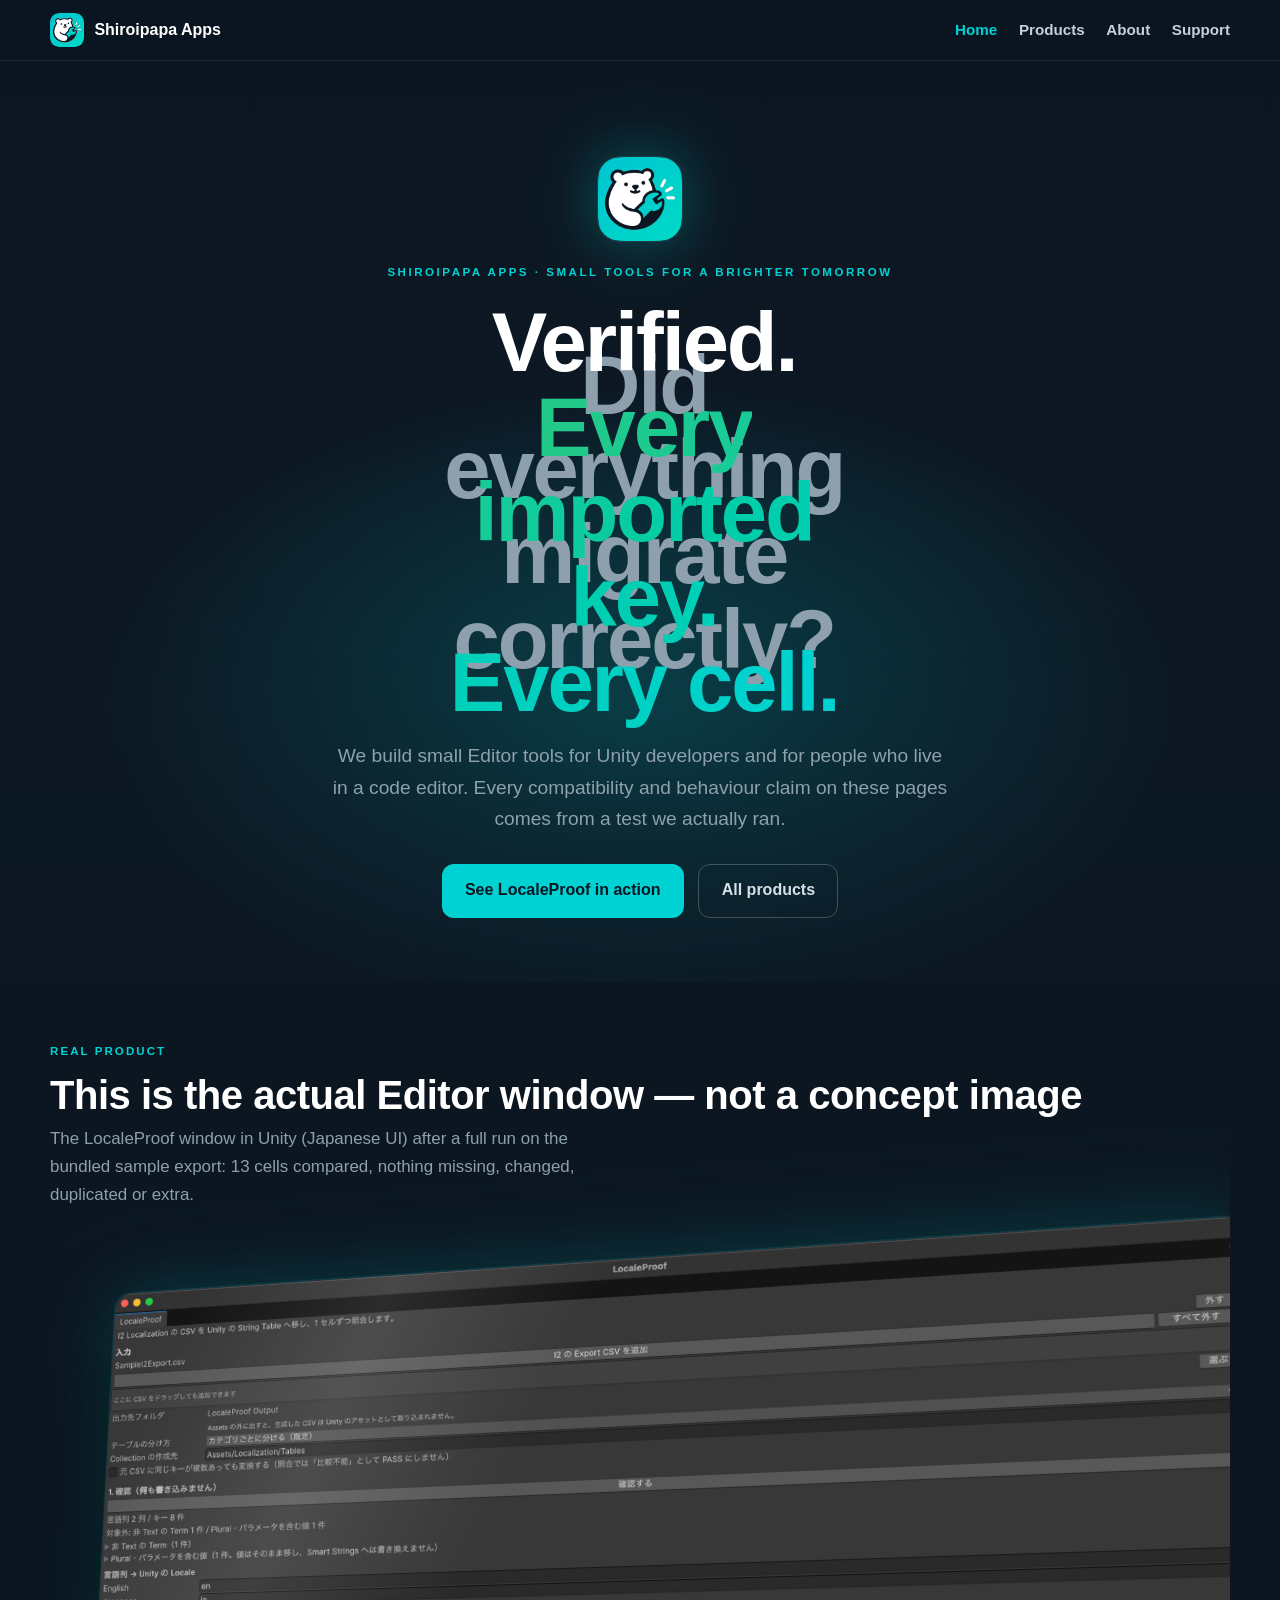
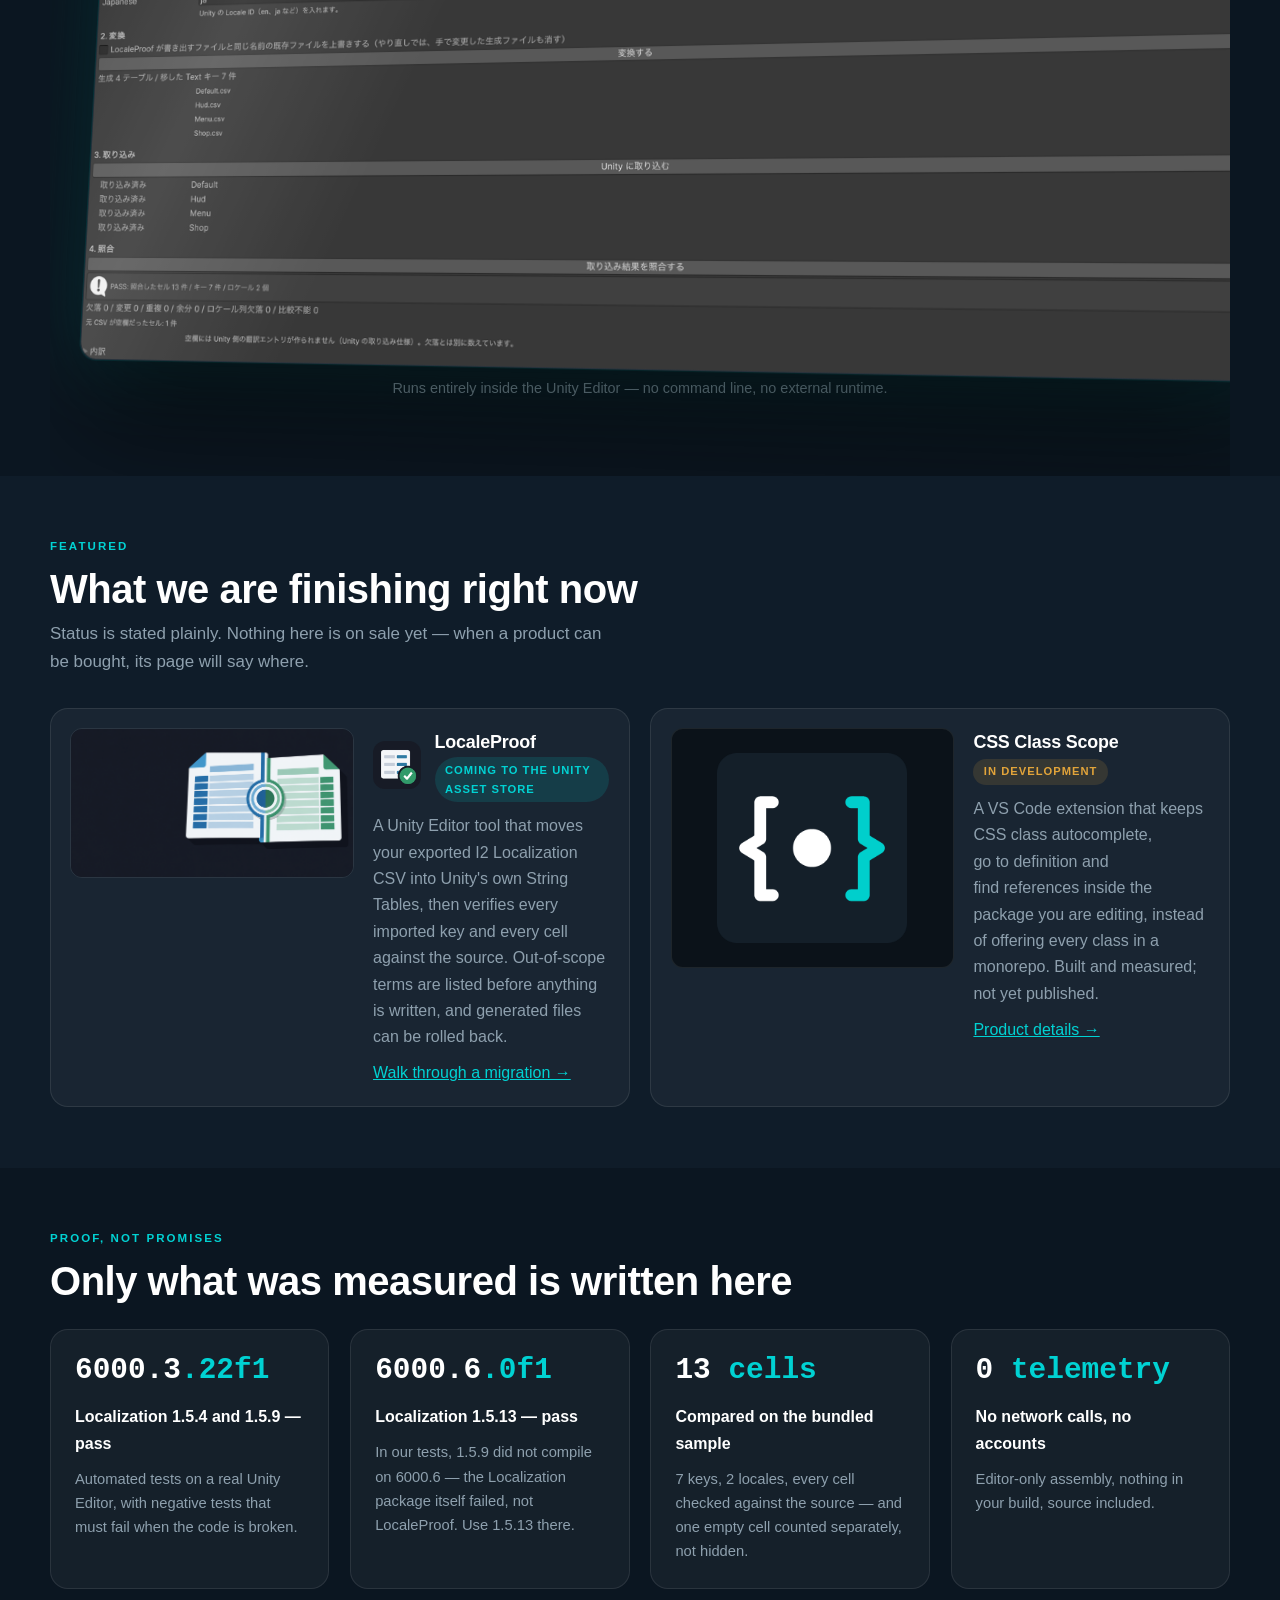
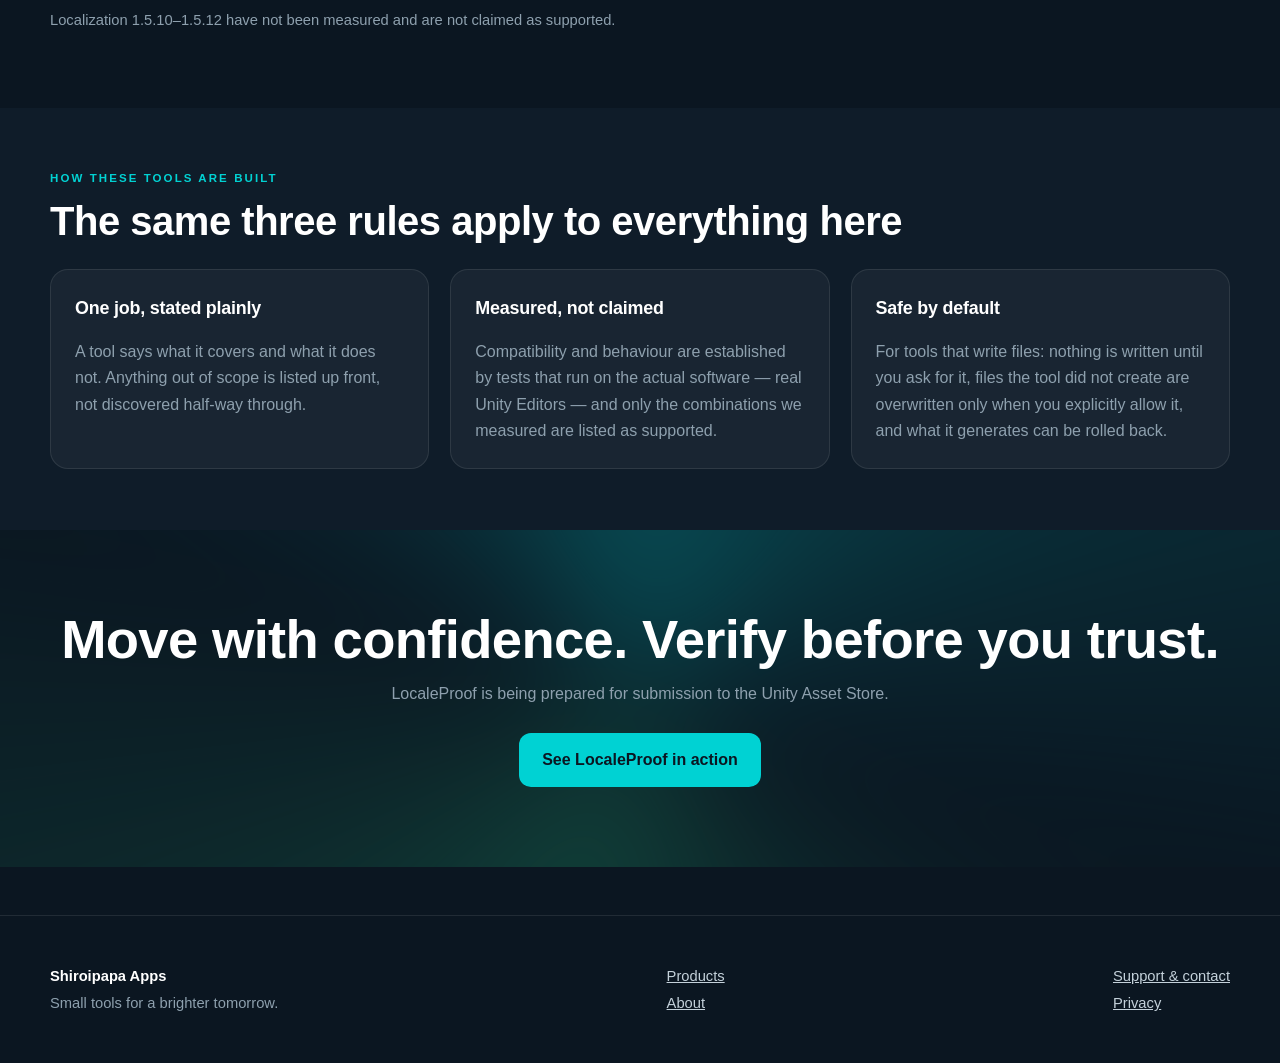
==== index.html @ e9a6943d "Shiroipapa Apps publisher site" ====
<!doctype html>
<html lang="en">
<head>
<meta charset="utf-8">
<meta name="viewport" content="width=device-width, initial-scale=1">
<title>Shiroipapa Apps — small, dependable tools for Unity and code editors</title>
<meta name="description" content="Shiroipapa Apps builds small Editor tools for Unity developers and extensions for code editors. Each tool does one job properly, and the claims are measured rather than asserted.">
<link rel="canonical" href="https://shiroipapa.github.io/">
<link rel="icon" href="/assets/img/brand/icon.svg" type="image/svg+xml">
<link rel="apple-touch-icon" href="/assets/img/brand/icon-256.png">
<meta property="og:type" content="website">
<meta property="og:site_name" content="Shiroipapa Apps">
<meta property="og:title" content="Shiroipapa Apps — small, dependable tools for Unity and code editors">
<meta property="og:description" content="Small Editor tools for Unity developers and extensions for code editors. One job each, done properly, and measured rather than claimed.">
<meta property="og:url" content="https://shiroipapa.github.io/">
<meta property="og:image" content="https://shiroipapa.github.io/assets/img/brand/og-default.png">
<meta name="twitter:card" content="summary_large_image">
<link rel="stylesheet" href="/assets/css/site.css">
<script>document.documentElement.classList.add("js", (matchMedia("(prefers-reduced-motion: reduce)").matches || /[?&]static=1/.test(location.search)) ? "no-motion" : "motion");</script>
</head>
<body>
<header class="site-header">
  <div class="wrap">
    <a class="brand" href="/"><img src="/assets/img/brand/icon.svg" alt=""><span>Shiroipapa Apps</span></a>
    <nav class="site-nav" aria-label="Main">
      <a href="/" aria-current="page">Home</a>
      <a href="/products/">Products</a>
      <a href="/about/">About</a>
      <a href="/support/">Support</a>
    </nav>
  </div>
</header>

<div class="bar-progress" aria-hidden="true"></div>

<div class="stage-hero" id="stage">
  <canvas id="lattice" aria-hidden="true"></canvas>
  <div class="fallback" aria-hidden="true"></div>
  <div class="veil" aria-hidden="true"></div>
  <div class="scan" id="scan" aria-hidden="true"></div>
  <div class="wrap">
    <img class="mark enter" src="/assets/img/brand/icon-256.png" alt="" width="84" height="84">
    <p class="tagline enter d2">Shiroipapa Apps &middot; Small tools for a brighter tomorrow</p>
    <h1 class="kinetic enter d2" id="kinetic" data-state="q" aria-label="Did everything migrate correctly? Verified. Every imported key. Every cell.">
      <span class="q" aria-hidden="true">Did everything migrate correctly?</span>
      <span class="v">Verified. <em>Every imported key. Every cell.</em></span>
    </h1>
    <p class="sub enter d3" style="color:var(--muted);max-width:58ch;margin:0.6rem auto 1.8rem;font-size:clamp(1.02rem,2vw,1.2rem)">
       We build small Editor tools for Unity developers and for people who live in a code editor.
       Every compatibility and behaviour claim on these pages
       comes from a test we actually ran.</p>
    <div class="actions enter d4" style="justify-content:center">
      <a class="btn" href="/products/localeproof/">See LocaleProof in action</a>
      <a class="btn btn-ghost" href="/products/">All products</a>
    </div>
  </div>
</div>

<section>
  <div class="wrap">
    <p class="eyebrow">Real product</p>
    <h2>This is the actual Editor window — not a concept image</h2>
    <p class="lede">The LocaleProof window in Unity (Japanese UI) after a full run on the bundled sample export:
       13 cells compared, nothing missing, changed, duplicated or extra.</p>
    <div class="float" id="float">
      <div class="tilt" id="tilt">
      <div class="win" id="win" style="position:relative">
        <img src="/assets/img/localeproof/editor-verify.png" alt="The LocaleProof window in Unity showing the four steps and a passing verification result" width="1600" height="975">
        <div class="sheen" aria-hidden="true"></div>
      </div>
      </div>
      <p class="caption">Runs entirely inside the Unity Editor — no command line, no external runtime.</p>
    </div>
  </div>
</section>

<section class="alt strip">
  <div class="wrap">
    <p class="eyebrow">Featured</p>
    <h2>What we are finishing right now</h2>
    <p class="lede">Status is stated plainly. Nothing here is on sale yet — when a product can be bought,
       its page will say where.</p>
    <div class="grid">
      <article class="card card-product spot">
        <img class="media" src="/assets/img/localeproof/social.png" alt="" width="1200" height="630">
        <div>
          <div class="card-head">
            <img src="/assets/img/localeproof/icon.png" alt="LocaleProof icon">
            <div><h3 style="margin:0">LocaleProof</h3><span class="status status-soon">Coming to the Unity Asset Store</span></div>
          </div>
          <p style="margin-top:.7rem">A Unity Editor tool that moves your exported I2&nbsp;Localization CSV into Unity's own
             String Tables, then verifies every imported key and every cell against the source. Out-of-scope terms
             are listed before anything is written, and generated files can be rolled back.</p>
          <p style="margin-top:.6rem"><a href="/products/localeproof/#experience">Walk through a migration &rarr;</a></p>
        </div>
      </article>
      <article class="card card-product spot">
        <img class="media" src="/assets/img/css-class-scope/icon-256.png" alt="" width="256" height="256" style="width:100%;height:auto;max-height:240px;object-fit:contain;background:#0B1219;padding:1.5rem">
        <div>
          <div class="card-head">
            <div><h3 style="margin:0">CSS Class Scope</h3><span class="status status-dev">In development</span></div>
          </div>
          <p style="margin-top:.7rem">A VS&nbsp;Code extension that keeps CSS class autocomplete, go&nbsp;to&nbsp;definition and
             find&nbsp;references inside the package you are editing, instead of offering every class in a
             monorepo. Built and measured; not yet published.</p>
          <p style="margin-top:.6rem"><a href="/products/#css-class-scope">Product details &rarr;</a></p>
        </div>
      </article>
    </div>
  </div>
</section>

<section>
  <div class="wrap">
    <p class="eyebrow">Proof, not promises</p>
    <h2>Only what was measured is written here</h2>
    <div class="grid" style="margin-top:1.6rem">
      <div class="card stat stat-text"><span class="num">6000.3<i>.22f1</i></span><b>Localization 1.5.4 and 1.5.9 — pass</b><span>Automated tests on a real Unity Editor, with negative tests that must fail when the code is broken.</span></div>
      <div class="card stat stat-text"><span class="num">6000.6<i>.0f1</i></span><b>Localization 1.5.13 — pass</b><span>In our tests, 1.5.9 did not compile on 6000.6 — the Localization package itself failed, not LocaleProof. Use 1.5.13 there.</span></div>
      <div class="card stat" data-n="13" style="--n:13"><span class="num"><i> cells</i></span><b>Compared on the bundled sample</b><span>7 keys, 2 locales, every cell checked against the source — and one empty cell counted separately, not hidden.</span></div>
      <div class="card stat" data-n="0"><span class="num"><i> telemetry</i></span><b>No network calls, no accounts</b><span>Editor-only assembly, nothing in your build, source included.</span></div>
    </div>
    <p class="fine" style="margin-top:1.2rem">Localization 1.5.10–1.5.12 have not been measured and are not claimed as supported.</p>
  </div>
</section>

<section class="alt">
  <div class="wrap">
    <p class="eyebrow">How these tools are built</p>
    <h2>The same three rules apply to everything here</h2>
    <div class="grid" style="margin-top:1.6rem">
      <article class="card spot"><h3>One job, stated plainly</h3><p>A tool says what it covers and what it does not. Anything out of scope is listed up front, not discovered half-way through.</p></article>
      <article class="card spot"><h3>Measured, not claimed</h3><p>Compatibility and behaviour are established by tests that run on the actual software — real Unity Editors — and only the combinations we measured are listed as supported.</p></article>
      <article class="card spot"><h3>Safe by default</h3><p>For tools that write files: nothing is written until you ask for it, files the tool did not create are overwritten only when you explicitly allow it, and what it generates can be rolled back.</p></article>
    </div>
  </div>
</section>

<div class="aurora">
  <div class="wrap">
    <h2>Move with confidence. Verify before you trust.</h2>
    <p>LocaleProof is being prepared for submission to the Unity Asset Store.</p>
    <div class="actions" style="justify-content:center"><a class="btn" href="/products/localeproof/">See LocaleProof in action</a></div>
  </div>
</div>

<script>
(function () {
  var root = document.documentElement;
  var reduced = root.classList.contains('no-motion');

  /* ---------- 1. kinetic headline: question -> verdict, via the View Transitions API ---------- */
  var kinetic = document.getElementById('kinetic');
  function verdict() {
    var go = function () { kinetic.setAttribute('data-state', 'v'); };
    if (document.startViewTransition) document.startViewTransition(go); else go();
  }
  if (reduced) { kinetic.setAttribute('data-state', 'v'); }
  else {
    setTimeout(function () { document.getElementById('scan').classList.add('run'); }, 1500);
    setTimeout(verdict, 2300);
  }

  /* ---------- 2. WebGL2 "verification lattice" behind the hero ---------- */
  var canvas = document.getElementById('lattice');
  var gl = !reduced && canvas.getContext('webgl2', { antialias: false, alpha: true, powerPreference: 'low-power' });
  if (gl) {
    var vs = '#version 300 es\nin vec2 p; void main(){ gl_Position = vec4(p,0.,1.); }';
    var fs = '#version 300 es\nprecision highp float; out vec4 o; uniform vec2 R; uniform float T; uniform vec2 M; uniform float V;\n' +
      'float h(vec2 q){ return fract(sin(dot(q, vec2(127.1, 311.7))) * 43758.5453); }\n' +
      'void main(){\n' +
      '  vec2 uv = (gl_FragCoord.xy - 0.5 * R) / R.y;\n' +
      '  uv.x += (M.x - 0.5) * 0.06; \n' +
      '  float horizon = 0.12 + (M.y - 0.5) * 0.04;\n' +
      '  float y = horizon - uv.y;               // distance below the horizon\n' +
      '  vec3 col = vec3(0.043, 0.086, 0.129);   // ink\n' +
      '  if (y > 0.002) {\n' +
      '    float z = 0.9 / y;                     // perspective depth\n' +
      '    vec2 g = vec2(uv.x * z, z + T * 0.9);  // floor coordinates, moving toward the viewer\n' +
      '    vec2 cell = floor(g * 1.6);\n' +
      '    vec2 f = fract(g * 1.6);\n' +
      '    float line = smoothstep(0.06, 0.0, min(min(f.x, 1.0 - f.x), min(f.y, 1.0 - f.y)) * 1.0);\n' +
      '    float fade = exp(-y * 4.5) ;           // near = bright, far = dim\n' +
      '    float rnd = h(cell);\n' +
      '    float wave = smoothstep(0.35, 0.0, abs(fract(cell.y * 0.05 - T * 0.12 + rnd * 0.15) - 0.5));\n' +
      '    float lit = step(0.55, rnd) * wave * V;\n' +
      '    vec3 teal = vec3(0.0, 0.81, 0.8); vec3 green = vec3(0.21, 0.77, 0.56);\n' +
      '    vec3 cellcol = mix(teal, green, step(0.8, rnd));\n' +
      '    col += line * fade * vec3(0.10, 0.22, 0.26) * 1.6;\n' +
      '    col += (1.0 - line) * lit * fade * cellcol * 0.85;\n' +
      '    col += lit * fade * cellcol * 0.25;   // bloom-ish\n' +
      '  }\n' +
      '  float glow = exp(-abs(uv.y - horizon) * 18.0) * 0.35;\n' +
      '  col += glow * vec3(0.0, 0.81, 0.8) * V;\n' +
      '  float vig = smoothstep(1.3, 0.35, length(uv * vec2(0.75, 1.0)));\n' +
      '  col = mix(vec3(0.043, 0.086, 0.129), col, vig);\n' +
      '  o = vec4(col, 1.0);\n' +
      '}';
    function sh(type, src) { var s = gl.createShader(type); gl.shaderSource(s, src); gl.compileShader(s); return s; }
    var prog = gl.createProgram(); gl.attachShader(prog, sh(gl.VERTEX_SHADER, vs)); gl.attachShader(prog, sh(gl.FRAGMENT_SHADER, fs)); gl.linkProgram(prog);
    if (gl.getProgramParameter(prog, gl.LINK_STATUS)) {
      gl.useProgram(prog);
      var buf = gl.createBuffer(); gl.bindBuffer(gl.ARRAY_BUFFER, buf);
      gl.bufferData(gl.ARRAY_BUFFER, new Float32Array([-1,-1, 3,-1, -1,3]), gl.STATIC_DRAW);
      var loc = gl.getAttribLocation(prog, 'p'); gl.enableVertexAttribArray(loc); gl.vertexAttribPointer(loc, 2, gl.FLOAT, false, 0, 0);
      var uR = gl.getUniformLocation(prog, 'R'), uT = gl.getUniformLocation(prog, 'T'), uM = gl.getUniformLocation(prog, 'M'), uV = gl.getUniformLocation(prog, 'V');
      var mx = 0.5, my = 0.5, tx = 0.5, ty = 0.5, running = true, t0 = performance.now();
      function size() { var d = Math.min(devicePixelRatio || 1, 1.5); canvas.width = canvas.clientWidth * d; canvas.height = canvas.clientHeight * d; gl.viewport(0, 0, canvas.width, canvas.height); }
      size(); addEventListener('resize', size);
      document.getElementById('stage').addEventListener('pointermove', function (e) { tx = e.clientX / innerWidth; ty = 1 - e.clientY / innerHeight; });
      document.addEventListener('visibilitychange', function () { running = !document.hidden; if (running) requestAnimationFrame(frame); });
      var stageVisible = true;
      new IntersectionObserver(function (es) { stageVisible = es[0].isIntersecting; if (stageVisible) requestAnimationFrame(frame); }).observe(canvas);
      function frame(now) {
        if (!running || !stageVisible) return;
        mx += (tx - mx) * 0.06; my += (ty - my) * 0.06;
        var t = (now - t0) / 1000;
        var v = Math.min(1, Math.max(0, (t - 2.2) / 1.2));   // the lattice "lights up" as the verdict lands
        gl.uniform2f(uR, canvas.width, canvas.height); gl.uniform1f(uT, t); gl.uniform2f(uM, mx, my); gl.uniform1f(uV, v);
        gl.drawArrays(gl.TRIANGLES, 0, 3);
        requestAnimationFrame(frame);
      }
      requestAnimationFrame(frame);
      canvas.style.opacity = '1';
    } else { canvas.remove(); }
  } else { canvas.remove(); }

  /* ---------- 3. the real window follows the pointer in 3D ---------- */
  var fl = document.getElementById('float'), win = document.getElementById('win'), tilt = document.getElementById('tilt');
  if (fl && !reduced && matchMedia('(pointer: fine)').matches) {
    fl.addEventListener('pointermove', function (e) {
      var r = fl.getBoundingClientRect();
      var x = (e.clientX - r.left) / r.width - 0.5, y = (e.clientY - r.top) / r.height - 0.5;
      tilt.style.setProperty('--py', (x * 8).toFixed(2) + 'deg');
      tilt.style.setProperty('--px', (-y * 6).toFixed(2) + 'deg');
      win.querySelector('.sheen').style.setProperty('--sx', (x * 80).toFixed(0) + '%');
    });
    fl.addEventListener('pointerleave', function () { tilt.style.setProperty('--px', '0deg'); tilt.style.setProperty('--py', '0deg'); });
  }

  /* ---------- 4. spotlight cards ---------- */
  document.querySelectorAll('.spot').forEach(function (el) {
    el.addEventListener('pointermove', function (e) {
      var r = el.getBoundingClientRect();
      el.style.setProperty('--mx', ((e.clientX - r.left) / r.width * 100).toFixed(1) + '%');
      el.style.setProperty('--my', ((e.clientY - r.top) / r.height * 100).toFixed(1) + '%');
    });
  });

  /* ---------- 5. numbers counted with CSS (@property --n) once in view ---------- */
  var stats = document.querySelectorAll('.stat[data-n]');
  function arm(el) { el.classList.add('is-in'); requestAnimationFrame(function () { el.style.setProperty('--n', el.getAttribute('data-n')); }); }
  if (reduced || !('IntersectionObserver' in window)) { stats.forEach(function (el) { el.style.setProperty('--n', el.getAttribute('data-n')); }); }
  else {
    var io = new IntersectionObserver(function (es) { es.forEach(function (e) { if (e.isIntersecting) { arm(e.target); io.unobserve(e.target); } }); }, { threshold: 0.35 });
    stats.forEach(function (el) { el.style.setProperty('--n', 0); io.observe(el); });
  }
})();
</script>

<footer class="site-footer">
  <div class="wrap cols">
    <div>
      <p><strong style="color:#fff">Shiroipapa Apps</strong></p>
      <p>Small tools for a brighter tomorrow.</p>
    </div>
    <div>
      <p><a href="/products/">Products</a></p>
      <p><a href="/about/">About</a></p>
    </div>
    <div>
      <p><a href="/support/">Support &amp; contact</a></p>
      <p><a href="/privacy/">Privacy</a></p>
    </div>
  </div>
</footer>
</body>
</html>
---- assets/css/site.css ----
/* Shiroipapa Apps — publisher site, Variant C (Experience Edition)
 * Dark ground, luminous teal / green accents, glass panels, the table grid as a
 * brand motif. Motion is used only where it carries meaning (a value being
 * verified, a step completing) and every state is fully readable with motion off.
 * No fonts, scripts or assets from third parties.
 */

:root {
  --ink: #0B1621;
  --ink-2: #0f1c29;
  --ink-3: #152434;
  --ink-4: #1c2e40;
  --teal: #00CFCC;
  --teal-2: #00DAC6;
  --teal-deep: #05908f;
  --green: #35c58f;
  --amber: #e2a43a;
  --amber-ink: #6f4e0f;
  --paper: #f4f8fa;
  --text: #dbe5ec;
  --muted: #8ea0ae;
  --line: rgba(255,255,255,.09);
  --glass: rgba(255,255,255,.045);
  --radius: 18px;
  --max: 1180px;
  --font: -apple-system, BlinkMacSystemFont, "Segoe UI", "Helvetica Neue", Arial,
          "Hiragino Sans", "Noto Sans JP", sans-serif;
  --mono: ui-monospace, "SF Mono", Menlo, Consolas, monospace;
  --ease: cubic-bezier(.2,.7,.2,1);
}

* { box-sizing: border-box; }
html { scroll-behavior: smooth; }
body { margin: 0; font-family: var(--font); color: var(--text); background: var(--ink); line-height: 1.65; -webkit-font-smoothing: antialiased;
  background-image: radial-gradient(1200px 600px at 70% -10%, rgba(0,207,204,.16), transparent 60%); background-repeat: no-repeat; }
a { color: var(--teal); }
a:hover { color: #fff; }
img { max-width: 100%; height: auto; display: block; }
.wrap { width: min(100% - 2.5rem, var(--max)); margin-inline: auto; }
code { font-family: var(--mono); font-size: 0.9em; background: rgba(255,255,255,.06); padding: 0.05em 0.4em; border-radius: 6px; }
h1, h2, h3 { color: #fff; letter-spacing: -0.012em; }
h2 { font-size: clamp(1.7rem, 3.4vw, 2.5rem); margin: 0 0 0.5rem; line-height: 1.12; }
h3 { font-size: 1.12rem; margin: 0 0 0.35rem; }
.lede { color: var(--muted); margin: 0 0 2rem; max-width: 60ch; font-size: 1.06rem; }
.eyebrow { text-transform: uppercase; letter-spacing: 0.18em; font-size: 0.72rem; color: var(--teal); font-weight: 700; margin: 0 0 0.7rem; }

/* header / footer (shared markup with the other variants) */
.site-header { position: sticky; top: 0; z-index: 20; padding: 0.8rem 0; background: rgba(11,22,33,.72); backdrop-filter: blur(14px); -webkit-backdrop-filter: blur(14px); border-bottom: 1px solid var(--line); }
.site-header .wrap { display: flex; align-items: center; gap: 1.5rem; flex-wrap: wrap; }
.site-header a { color: #c4d1da; text-decoration: none; transition: color .2s var(--ease); }
.site-header a:hover, .site-header a[aria-current="page"] { color: var(--teal); }
.brand { display: flex; align-items: center; gap: 0.65rem; margin-right: auto; }
.brand img { width: 34px; height: 34px; border-radius: 9px; }
.brand span { font-weight: 800; color: #fff; }
.site-nav { display: flex; gap: 1.35rem; flex-wrap: wrap; font-size: 0.95rem; font-weight: 600; }
.site-footer { border-top: 1px solid var(--line); color: var(--muted); padding: 2.8rem 0; margin-top: 3rem; font-size: 0.92rem; }
.site-footer a { color: #c4d1da; }
.site-footer .cols { display: flex; gap: 2.5rem; flex-wrap: wrap; justify-content: space-between; }
.site-footer p { margin: 0.2rem 0; }

/* generic blocks reused by About / Support / Privacy */
section { padding: 3.8rem 0; }
section.alt { background: var(--ink-2); }
.grid { display: grid; gap: 1.3rem; grid-template-columns: repeat(auto-fit, minmax(270px, 1fr)); }
.card { border: 1px solid var(--line); border-radius: var(--radius); background: var(--glass); padding: 1.5rem; display: flex; flex-direction: column; gap: 0.6rem;
  transition: transform .35s var(--ease), border-color .35s var(--ease), background .35s var(--ease); }
.card:hover { transform: translateY(-3px); border-color: rgba(0,207,204,.45); background: rgba(255,255,255,.06); }
.card p { margin: 0; color: var(--muted); }
.card .card-head { display: flex; align-items: center; gap: 0.85rem; }
.card .card-head img { width: 48px; height: 48px; border-radius: 12px; }
.status { display: inline-block; font-size: 0.7rem; letter-spacing: 0.09em; text-transform: uppercase; padding: 0.24rem 0.65rem; border-radius: 999px; font-weight: 700; }
.status-soon { color: var(--teal); background: rgba(0,207,204,.14); }
.status-dev { color: var(--amber); background: rgba(226,164,58,.14); }
.btn { display: inline-block; padding: 0.8rem 1.4rem; border-radius: 12px; background: var(--teal); color: var(--ink); font-weight: 800; text-decoration: none; border: 1px solid transparent;
  transition: transform .25s var(--ease), box-shadow .25s var(--ease), background .25s var(--ease); }
.btn:hover { background: var(--teal-2); color: var(--ink); transform: translateY(-2px); box-shadow: 0 12px 30px rgba(0,207,204,.35); }
.btn-ghost { background: transparent; color: #d5dfe6; border-color: rgba(255,255,255,.22); }
.btn-ghost:hover { background: rgba(255,255,255,.06); color: #fff; box-shadow: none; }
.actions { display: flex; gap: 0.9rem; flex-wrap: wrap; align-items: center; }
ul.plain { padding-left: 1.1rem; color: var(--muted); }
ul.plain li { margin-bottom: 0.45rem; }
.note { border-left: 3px solid var(--teal); background: var(--glass); padding: 0.95rem 1.15rem; border-radius: 0 var(--radius) var(--radius) 0; color: var(--muted); }
.ja, .fine { color: var(--muted); font-size: 0.92rem; }
table { width: 100%; border-collapse: collapse; margin: 0 0 1rem; font-size: 0.95rem; }
th, td { text-align: left; padding: 0.65rem 0.85rem; border-bottom: 1px solid var(--line); vertical-align: top; }
th { color: #fff; }
td.pass { color: var(--green); font-weight: 700; }
.table-scroll { overflow-x: auto; }
figure { margin: 0 0 1.5rem; }
figure img { border-radius: var(--radius); border: 1px solid var(--line); box-shadow: 0 30px 80px rgba(0,0,0,.5); }
figcaption { color: var(--muted); font-size: 0.88rem; margin-top: 0.6rem; }
.steps { counter-reset: step; display: grid; gap: 1rem; grid-template-columns: repeat(auto-fit, minmax(220px, 1fr)); padding: 0; margin: 0; list-style: none; }
.steps li { border: 1px solid var(--line); border-radius: var(--radius); padding: 1.2rem; background: var(--glass); }
.steps li strong { display: block; color: #fff; }
.steps li span { color: var(--muted); font-size: 0.94rem; }
.steps li::before { counter-increment: step; content: counter(step); display: inline-flex; align-items: center; justify-content: center; width: 28px; height: 28px; border-radius: 50%; background: var(--teal); color: var(--ink); font-size: 0.82rem; font-weight: 800; margin-bottom: 0.6rem; }

/* ------------------------------------------------------------ hero (C) */
.c-hero { position: relative; padding: 5.5rem 0 4rem; overflow: hidden; }
.c-hero .grid-motif { position: absolute; inset: 0; pointer-events: none; opacity: .22;
  background-image: linear-gradient(rgba(255,255,255,.07) 1px, transparent 1px), linear-gradient(90deg, rgba(255,255,255,.07) 1px, transparent 1px);
  background-size: 64px 64px; -webkit-mask-image: radial-gradient(70% 60% at 50% 30%, #000, transparent); mask-image: radial-gradient(70% 60% at 50% 30%, #000, transparent); }
.c-hero .wrap { position: relative; z-index: 1; text-align: center; }
.c-hero .tagline { text-transform: uppercase; letter-spacing: 0.2em; font-size: 0.72rem; color: var(--teal); font-weight: 700; margin: 0 0 1.4rem; }
.flip { display: grid; place-items: center; min-height: 3.2em; margin: 0 auto 0.8rem; max-width: 20ch; }
.flip > span { grid-area: 1 / 1; display: block; font-size: clamp(2.2rem, 6.2vw, 4.4rem); font-weight: 800; line-height: 1.05; letter-spacing: -0.02em; }
.flip .before { color: var(--muted); }
.flip .after { color: #fff; }
.flip .after em { font-style: normal; color: var(--green); }
.c-hero p.sub { color: var(--muted); max-width: 58ch; margin: 0.6rem auto 1.8rem; font-size: clamp(1.02rem, 2vw, 1.2rem); }
.c-hero .actions { justify-content: center; }
.c-hero .mark { width: 72px; height: 72px; margin: 0 auto 1.4rem; border-radius: 18px; }
/* the flip: question first, then the verified state. With motion off, both lines stay visible (see below). */
.motion .flip .before { animation: fadeOut .8s var(--ease) 1.9s both; }
.motion .flip .after  { animation: fadeIn  .9s var(--ease) 2.1s both; }
@keyframes fadeOut { from { opacity: 1; transform: translateY(0); } to { opacity: 0; transform: translateY(-12px); } }
@keyframes fadeIn  { from { opacity: 0; transform: translateY(14px); } to { opacity: 1; transform: none; } }
.no-motion .flip { min-height: 0; }
.no-motion .flip > span { grid-area: auto; }
.no-motion .flip .before { font-size: clamp(1.1rem, 2.4vw, 1.5rem); font-weight: 600; margin-bottom: 0.5rem; }

/* ------------------------------------------------------- experience (C) */
.exp { padding: 4rem 0 3rem; }
.exp .layout { display: grid; grid-template-columns: 300px 1fr; gap: 2.5rem; align-items: start; }
.exp .rail { position: sticky; top: 92px; }
.exp .rail ol { list-style: none; padding: 0; margin: 1.2rem 0 0; display: grid; gap: 0.5rem; }
.exp .rail li { padding: 0.75rem 0.9rem; border-radius: 12px; border: 1px solid transparent; color: var(--muted); display: flex; gap: 0.75rem; align-items: baseline; transition: all .35s var(--ease); }
.exp .rail li b { font-family: var(--mono); font-size: 0.78rem; color: var(--muted); }
.exp .rail li.is-active { color: #fff; background: var(--glass); border-color: rgba(0,207,204,.4); }
.exp .rail li.is-active b { color: var(--teal); }
.exp .rail li.is-done { color: #c4d1da; }
.exp .rail li.is-done b { color: var(--green); }
.stage { margin: 0 0 3.2rem; scroll-margin-top: 100px; }
.stage h3 { font-size: clamp(1.3rem, 2.6vw, 1.7rem); margin-bottom: 0.3rem; }
.stage p.what { color: var(--muted); max-width: 58ch; margin: 0 0 1.2rem; }
.sim { border: 1px solid var(--line); border-radius: var(--radius); background: linear-gradient(180deg, rgba(255,255,255,.05), rgba(255,255,255,.02)); backdrop-filter: blur(10px); -webkit-backdrop-filter: blur(10px);
  overflow: hidden; box-shadow: 0 30px 80px rgba(0,0,0,.45); }
.sim .bar { display: flex; align-items: center; gap: 0.5rem; padding: 0.6rem 0.9rem; border-bottom: 1px solid var(--line); font-family: var(--mono); font-size: 0.78rem; color: var(--muted); }
.sim .bar i { width: 9px; height: 9px; border-radius: 50%; background: #34475a; display: inline-block; }
.sim .bar i:first-child { background: var(--teal); }
.sim .bar .right { margin-left: auto; }
.sim .body { padding: 1rem 1.1rem 1.2rem; }
.rows { display: grid; gap: 6px; font-family: var(--mono); font-size: 0.8rem; }
.row { display: grid; grid-template-columns: 1.4fr .5fr 1fr 1fr; gap: 10px; padding: 0.42rem 0.6rem; border-radius: 8px; background: rgba(255,255,255,.04); color: #c9d5dd; align-items: center;
  opacity: 0; transform: translateY(6px); transition: opacity .45s var(--ease), transform .45s var(--ease), background .35s var(--ease); }
.row.head { color: var(--muted); background: transparent; font-size: 0.72rem; text-transform: uppercase; letter-spacing: 0.06em; }
.is-active .row, .no-motion .row { opacity: 1; transform: none; }
.row span:nth-child(3), .row span:nth-child(4) { overflow: hidden; text-overflow: ellipsis; white-space: nowrap; }
.row .type { color: var(--muted); }
.row.flag { background: rgba(226,164,58,.12); box-shadow: inset 3px 0 0 var(--amber); }
.row.flag .type { color: var(--amber); }
.row.skip { background: rgba(255,255,255,.02); color: var(--muted); box-shadow: inset 3px 0 0 #4b5c6b; }
.row.ok { box-shadow: inset 3px 0 0 var(--green); }
.status-line { margin: 0.9rem 0 0; font-family: var(--mono); font-size: 0.8rem; color: var(--muted); display: flex; gap: 0.6rem; align-items: center; }
.status-line .dot { width: 8px; height: 8px; border-radius: 50%; background: var(--teal); box-shadow: 0 0 0 4px rgba(0,207,204,.18); }
.status-line.good { color: var(--green); }
.status-line.good .dot { background: var(--green); box-shadow: 0 0 0 4px rgba(53,197,143,.18); }
.tables { display: grid; gap: 0.7rem; grid-template-columns: repeat(auto-fit, minmax(150px, 1fr)); }
.tbl { border: 1px solid var(--line); border-radius: 12px; padding: 0.7rem 0.8rem; background: rgba(255,255,255,.03); font-family: var(--mono); font-size: 0.76rem; color: #c9d5dd;
  opacity: 0; transform: translateY(8px); transition: opacity .5s var(--ease), transform .5s var(--ease); }
.tbl b { display: block; color: var(--teal); margin-bottom: 0.35rem; font-size: 0.8rem; }
.tbl em { color: var(--muted); font-style: normal; }
.tbl.flagged { border-color: rgba(226,164,58,.45); }
.tbl.flagged .f { color: var(--amber); }
.is-active .tbl, .no-motion .tbl { opacity: 1; transform: none; }
.stage .body > * + .row { transition-delay: calc(var(--i, 0) * 70ms); }
.cells { display: grid; grid-template-columns: repeat(7, 1fr); gap: 6px; margin-top: 0.3rem; }
.cell { aspect-ratio: 1.6; border-radius: 6px; background: rgba(255,255,255,.05); border: 1px solid var(--line); display: grid; place-items: center; font-family: var(--mono); font-size: 0.7rem; color: var(--muted);
  transition: background .4s var(--ease), color .4s var(--ease), border-color .4s var(--ease); }
.is-active .cell.on, .no-motion .cell.on { background: rgba(53,197,143,.16); border-color: rgba(53,197,143,.55); color: var(--green); }
.cell.empty { background: transparent; border-style: dashed; }
.is-active .cell.on { transition-delay: calc(var(--i, 0) * 110ms); }
.counter { font-family: var(--mono); font-variant-numeric: tabular-nums; color: #fff; font-size: 1.1rem; }
.verdict { margin-top: 1rem; display: flex; align-items: center; gap: 0.8rem; padding: 0.9rem 1rem; border-radius: 12px; border: 1px solid rgba(53,197,143,.4); background: rgba(53,197,143,.08);
  opacity: 0; transform: translateY(8px); transition: opacity .5s var(--ease) 1.6s, transform .5s var(--ease) 1.6s; }
.is-active .verdict, .no-motion .verdict { opacity: 1; transform: none; }
.verdict .badge { width: 36px; height: 36px; border-radius: 50%; background: var(--green); color: var(--ink); display: grid; place-items: center; font-weight: 900; flex: none; }
.verdict b { color: #fff; display: block; }
.verdict span { color: var(--muted); font-size: 0.9rem; }

/* -------------------------------------------------------- catch (C) */
.catch .cols3 { display: grid; gap: 1.2rem; grid-template-columns: repeat(auto-fit, minmax(260px, 1fr)); }
.bucket { border: 1px solid var(--line); border-radius: var(--radius); background: var(--glass); padding: 1.3rem; }
.bucket header { display: flex; align-items: center; gap: 0.7rem; margin-bottom: 0.9rem; }
.bucket header i { width: 12px; height: 12px; border-radius: 3px; display: inline-block; }
.bucket.moved header i { background: var(--green); } .bucket.moved h3 { color: var(--green); }
.bucket.flagged header i { background: var(--amber); } .bucket.flagged h3 { color: var(--amber); }
.bucket.stays header i { background: #5b6b7a; } .bucket.stays h3 { color: #b9c6d0; }
.bucket ul { list-style: none; padding: 0; margin: 0 0 0.9rem; display: grid; gap: 6px; font-family: var(--mono); font-size: 0.8rem; }
.bucket li { padding: 0.42rem 0.6rem; border-radius: 8px; background: rgba(255,255,255,.04); color: #c9d5dd; display: flex; justify-content: space-between; gap: 0.6rem; }
.bucket li em { font-style: normal; color: var(--muted); font-size: 0.72rem; }
.bucket p { color: var(--muted); margin: 0; font-size: 0.94rem; }

/* -------------------------------------------------------- proof (C) */
.proof .facts { display: grid; gap: 1rem; grid-template-columns: repeat(auto-fit, minmax(240px, 1fr)); }
.fact { border: 1px solid var(--line); border-radius: var(--radius); padding: 1.2rem 1.3rem; background: var(--glass); }
.fact b { display: block; color: #fff; font-size: 1.05rem; margin-bottom: 0.3rem; }
.fact span { color: var(--muted); font-size: 0.94rem; }
.fact .big { font-family: var(--mono); color: var(--teal); font-size: 1.5rem; display: block; margin-bottom: 0.3rem; }

/* -------------------------------------------------------- real (C) */
.real figure.window img { border-radius: 0 0 var(--radius) var(--radius); border-top: 0; }
.window-bar { background: var(--ink-4); border-radius: var(--radius) var(--radius) 0 0; padding: 0.55rem 0.9rem; display: flex; gap: 0.4rem; align-items: center; color: #b7c5d0; font-size: 0.8rem; font-family: var(--mono); border: 1px solid var(--line); border-bottom: 0; }
.window-bar i { width: 10px; height: 10px; border-radius: 50%; background: #3b4b5a; display: inline-block; }
.window-bar i:first-child { background: var(--teal); }
.window-bar span { margin-left: 0.5rem; }

/* -------------------------------------------------------- cta (C) */
.cta { text-align: center; padding: 5rem 0 4rem; position: relative; }
.cta::before { content: ""; position: absolute; inset: 0; background: radial-gradient(700px 300px at 50% 100%, rgba(0,207,204,.18), transparent 70%); pointer-events: none; }
.cta h2 { font-size: clamp(1.9rem, 4.6vw, 3.2rem); }
.cta p { color: var(--muted); max-width: 56ch; margin: 0.6rem auto 1.6rem; }
.cta .actions { justify-content: center; position: relative; }

/* reveal helper (JS toggles .is-in; without JS everything is visible) */
.js .reveal { opacity: 0; transform: translateY(16px); transition: opacity .6s var(--ease), transform .6s var(--ease); }
.js .reveal.is-in { opacity: 1; transform: none; }

/* グリッドの子は既定で min-width:auto になり、長い単語や等幅の文字列で横にはみ出す。
   縮められるように明示する（狭い画面での横スクロールを防ぐ）。 */
.exp .layout > *, .row > span, .tbl, .rail li, .cells .cell, .facts > *, .cols3 > *, .grid > * { min-width: 0; }
.sim .bar { flex-wrap: wrap; row-gap: 0.2rem; }
.sim .bar .right { margin-left: auto; white-space: nowrap; }
.rail li { white-space: nowrap; overflow: hidden; text-overflow: ellipsis; }

@media (max-width: 520px) {
  .sim .bar .right { flex-basis: 100%; margin-left: 0; white-space: normal; }
  .exp .rail ol { grid-template-columns: 1fr 1fr; }
}
@media (max-width: 900px) {
  .exp .layout { grid-template-columns: 1fr; }
  .exp .rail { position: static; }
  .exp .rail ol { grid-template-columns: repeat(2, 1fr); }
  .row { grid-template-columns: 1.3fr .5fr 1fr; }
  .row span:nth-child(4) { display: none; }
  .cells { grid-template-columns: repeat(4, 1fr); }
  .c-hero { padding: 3.6rem 0 3rem; }
}
@media (prefers-reduced-motion: reduce) {
  html { scroll-behavior: auto; }
  *, *::before, *::after { animation: none !important; transition: none !important; }
}

/* =====================================================================
 * Variant D — Showcase additions (layered on the C base)
 * Modern CSS used deliberately: @property (animatable custom properties),
 * @starting-style (entry animations), scroll-driven animations,
 * container queries, oklch()/color-mix(), :has(), view-transition names.
 * Everything degrades: no JS → static, reduced motion → no motion.
 * ===================================================================== */

@property --n   { syntax: "<integer>"; inherits: false; initial-value: 0; }
@property --ang { syntax: "<angle>";   inherits: false; initial-value: 0deg; }
@property --glow{ syntax: "<number>";  inherits: false; initial-value: 0; }

:root {
  --teal: #00CFCC; --teal: oklch(78% 0.14 195);
  --green: #35c58f; --green: oklch(74% 0.16 160);
}

/* stage: full-viewport hero with a WebGL lattice behind */
.stage-hero { position: relative; min-height: clamp(560px, 100svh, 880px); display: grid; place-items: center; overflow: clip; isolation: isolate; }
.stage-hero canvas { position: absolute; inset: 0; width: 100%; height: 100%; z-index: -2; }
.stage-hero .fallback { position: absolute; inset: 0; z-index: -2;
  background: radial-gradient(60% 50% at 50% 70%, color-mix(in oklch, var(--teal) 28%, transparent), transparent 70%),
              linear-gradient(180deg, #0b1621, #0d1a26); }
.stage-hero .veil { position: absolute; inset: 0; z-index: -1; pointer-events: none;
  background: linear-gradient(180deg, rgba(11,22,33,.15) 0%, rgba(11,22,33,0) 35%, rgba(11,22,33,.55) 100%); }
.stage-hero .wrap { text-align: center; padding: 6rem 0 4rem; }
.stage-hero .mark { width: 84px; height: 84px; margin: 0 auto 1.4rem; border-radius: 22px;
  box-shadow: 0 0 0 1px rgba(255,255,255,.08), 0 0 60px color-mix(in oklch, var(--teal) 35%, transparent); }
.stage-hero .tagline { text-transform: uppercase; letter-spacing: .22em; font-size: .72rem; color: var(--teal); font-weight: 700; margin: 0 0 1.2rem; }

/* kinetic headline — two states swapped with the View Transitions API (JS) */
.kinetic { margin: 0 auto .9rem; max-width: 22ch; min-height: 2.3em; display: grid; place-items: center; }
.kinetic > span { grid-area: 1/1; font-size: clamp(2.4rem, 7vw, 5.2rem); font-weight: 900; line-height: 1.02; letter-spacing: -.025em; text-wrap: balance; }
.kinetic .q { color: #8ea0ae; }
.kinetic .v { color: #fff; view-transition-name: verdict; }
.kinetic .v em { font-style: normal; background: linear-gradient(90deg, var(--green), var(--teal)); -webkit-background-clip: text; background-clip: text; color: transparent; }
.kinetic[data-state="q"] .v, .kinetic[data-state="v"] .q { opacity: 0; visibility: hidden; }
.no-motion .kinetic { min-height: 0; } .no-motion .kinetic > span { grid-area: auto; }
.no-motion .kinetic .q { font-size: clamp(1.1rem, 2.4vw, 1.5rem); font-weight: 600; margin-bottom: .5rem; opacity: 1 !important; visibility: visible !important; }
.no-motion .kinetic .v { opacity: 1 !important; visibility: visible !important; }
::view-transition-old(verdict) { animation: 380ms cubic-bezier(.2,.7,.2,1) both vt-out; }
::view-transition-new(verdict) { animation: 520ms cubic-bezier(.2,.7,.2,1) both vt-in; }
@keyframes vt-out { to { opacity: 0; transform: translateY(-10px) scale(.98); filter: blur(4px); } }
@keyframes vt-in  { from { opacity: 0; transform: translateY(14px) scale(1.02); filter: blur(6px); } }

/* scan line that "verifies" the headline */
.scan { position: absolute; left: 0; right: 0; height: 2px; top: 0; background: linear-gradient(90deg, transparent, var(--teal), transparent); opacity: 0; pointer-events: none; z-index: 1; filter: drop-shadow(0 0 8px var(--teal)); }
.motion .scan.run { animation: scan 1.1s cubic-bezier(.4,0,.2,1) both; }
@keyframes scan { 0% { top: 20%; opacity: 0; } 15% { opacity: 1; } 85% { opacity: 1; } 100% { top: 78%; opacity: 0; } }

/* entry animation with @starting-style (no JS needed) */
.motion .enter { opacity: 1; translate: 0 0; transition: opacity .9s var(--ease), translate .9s var(--ease); }
@starting-style { .motion .enter { opacity: 0; translate: 0 18px; } }
.motion .enter.d2 { transition-delay: .25s; } .motion .enter.d3 { transition-delay: .5s; } .motion .enter.d4 { transition-delay: .8s; }

/* the real window, floating in 3D and following the pointer */
.float { perspective: 1400px; overflow-x: clip; }  /* 傾けた窓の端が 800〜1280px 幅で画面外へ出て横スクロールを生んでいた */
/* ポインタの傾きは外側の .tilt だけが持つ（トランジションで滑らかに）。.win の傾きは固定角とスクロール連動だけ */
.float .tilt { transform: rotateX(var(--px, 0deg)) rotateY(var(--py, 0deg)); transform-style: preserve-3d; transition: transform .6s cubic-bezier(.2,.7,.2,1); }
.float .win { transform: rotateX(8deg) rotateY(-10deg); transform-style: preserve-3d;
  border-radius: 18px; overflow: hidden; border: 1px solid rgba(255,255,255,.12);
  box-shadow: 0 60px 120px rgba(0,0,0,.6), 0 0 0 1px rgba(0,207,204,.15), 0 0 80px color-mix(in oklch, var(--teal) 22%, transparent); }
.float .win img { display: block; }
.float .sheen { position: absolute; inset: 0; pointer-events: none;
  background: linear-gradient(115deg, transparent 30%, rgba(255,255,255,.10) 45%, transparent 60%); mix-blend-mode: screen;
  transform: translateX(var(--sx, -30%)); transition: transform .4s var(--ease); }
.float .caption { text-align: center; color: var(--muted); font-size: .9rem; margin-top: 1rem; }

/* scroll-driven: the window rises and un-tilts as it scrolls into view */
@supports (animation-timeline: view()) {
  .motion .float .win { animation: untilt both linear; animation-timeline: view(); animation-range: entry 0% cover 45%; }
  @keyframes untilt { from { transform: rotateX(22deg) rotateY(-16deg) translateY(60px); opacity: .5; } to { transform: rotateX(8deg) rotateY(-10deg); opacity: 1; } }
  .motion .bar-progress { animation: grow linear both; animation-timeline: scroll(root); }
  @keyframes grow { from { transform: scaleX(0); } to { transform: scaleX(1); } }
}
.bar-progress { position: fixed; left: 0; top: 0; height: 3px; width: 100%; transform-origin: 0 50%; transform: scaleX(0); z-index: 30;
  background: linear-gradient(90deg, var(--teal), var(--green)); }

/* spotlight cards: a radial highlight follows the pointer (CSS vars set by JS) */
.spot { position: relative; overflow: hidden; }
.spot::before { content: ""; position: absolute; inset: 0; pointer-events: none; opacity: 0; transition: opacity .35s var(--ease);
  background: radial-gradient(420px circle at var(--mx, 50%) var(--my, 50%), color-mix(in oklch, var(--teal) 22%, transparent), transparent 60%); }
.spot:hover::before { opacity: 1; }
.spot::after { content: ""; position: absolute; inset: 0; border-radius: inherit; pointer-events: none;
  padding: 1px; background: radial-gradient(300px circle at var(--mx, 50%) var(--my, 50%), var(--teal), transparent 70%);
  -webkit-mask: linear-gradient(#000 0 0) content-box, linear-gradient(#000 0 0); -webkit-mask-composite: xor; mask-composite: exclude; opacity: 0; transition: opacity .35s var(--ease); }
.spot:hover::after { opacity: .9; }

/* big numbers counted with CSS alone (@property + counter) */
.stat { --n: 0; counter-reset: n var(--n); }
.stat .num::before { content: counter(n); font-variant-numeric: tabular-nums; }
.stat-text .num::before { content: none; }
.motion .stat.is-in { transition: --n 1.6s cubic-bezier(.2,.7,.2,1); }
.stat .num { font-family: var(--mono); font-size: clamp(1.5rem, 2.3vw, 2rem); font-weight: 800; color: #fff; display: block; line-height: 1.1; white-space: nowrap; }
/* 4 列のカードは中身が 230px 前後になる。11 文字（6000.3.22f1 / 0 telemetry）が等幅で収まる大きさにする */
.stat .num i { font-style: normal; color: var(--teal); }
.stat b { display: block; color: #fff; margin-top: .5rem; }
.stat span { color: var(--muted); font-size: .92rem; }

/* container-query aware product strip */
.strip { container-type: inline-size; }
.strip .grid { grid-template-columns: repeat(auto-fit, minmax(300px, 1fr)); }
@container (min-width: 900px) { .strip .card-product { grid-template-columns: 1.2fr 1fr; } }
.card-product { display: grid; gap: 1.2rem; padding: 1.2rem; }
.card-product img.media { border-radius: 12px; border: 1px solid rgba(255,255,255,.08); }

/* aurora band with animated gradient angle (@property) */
.aurora { position: relative; overflow: hidden; padding: 5rem 0; text-align: center; }
.aurora::before { content: ""; position: absolute; inset: -40%; z-index: -1; opacity: .55; filter: blur(60px);
  background: conic-gradient(from var(--ang), color-mix(in oklch, var(--teal) 55%, transparent), transparent 30%, color-mix(in oklch, var(--green) 45%, transparent) 55%, transparent 80%, color-mix(in oklch, var(--teal) 55%, transparent)); }
.motion .aurora::before { animation: spin 18s linear infinite; }
@keyframes spin { to { --ang: 360deg; } }
.aurora h2 { font-size: clamp(2rem, 5vw, 3.4rem); }
.aurora p { color: var(--muted); max-width: 56ch; margin: .6rem auto 1.6rem; }

@media (max-width: 720px) {
  .stage-hero { min-height: clamp(520px, 92svh, 760px); }
  .float .win, .float .tilt { transform: none !important; animation: none !important; }
  .card-product { grid-template-columns: 1fr !important; }
}
@media (prefers-reduced-motion: reduce) {
  .bar-progress, .scan, .float .sheen { display: none; }
  .float .win, .float .tilt { transform: none !important; }
}
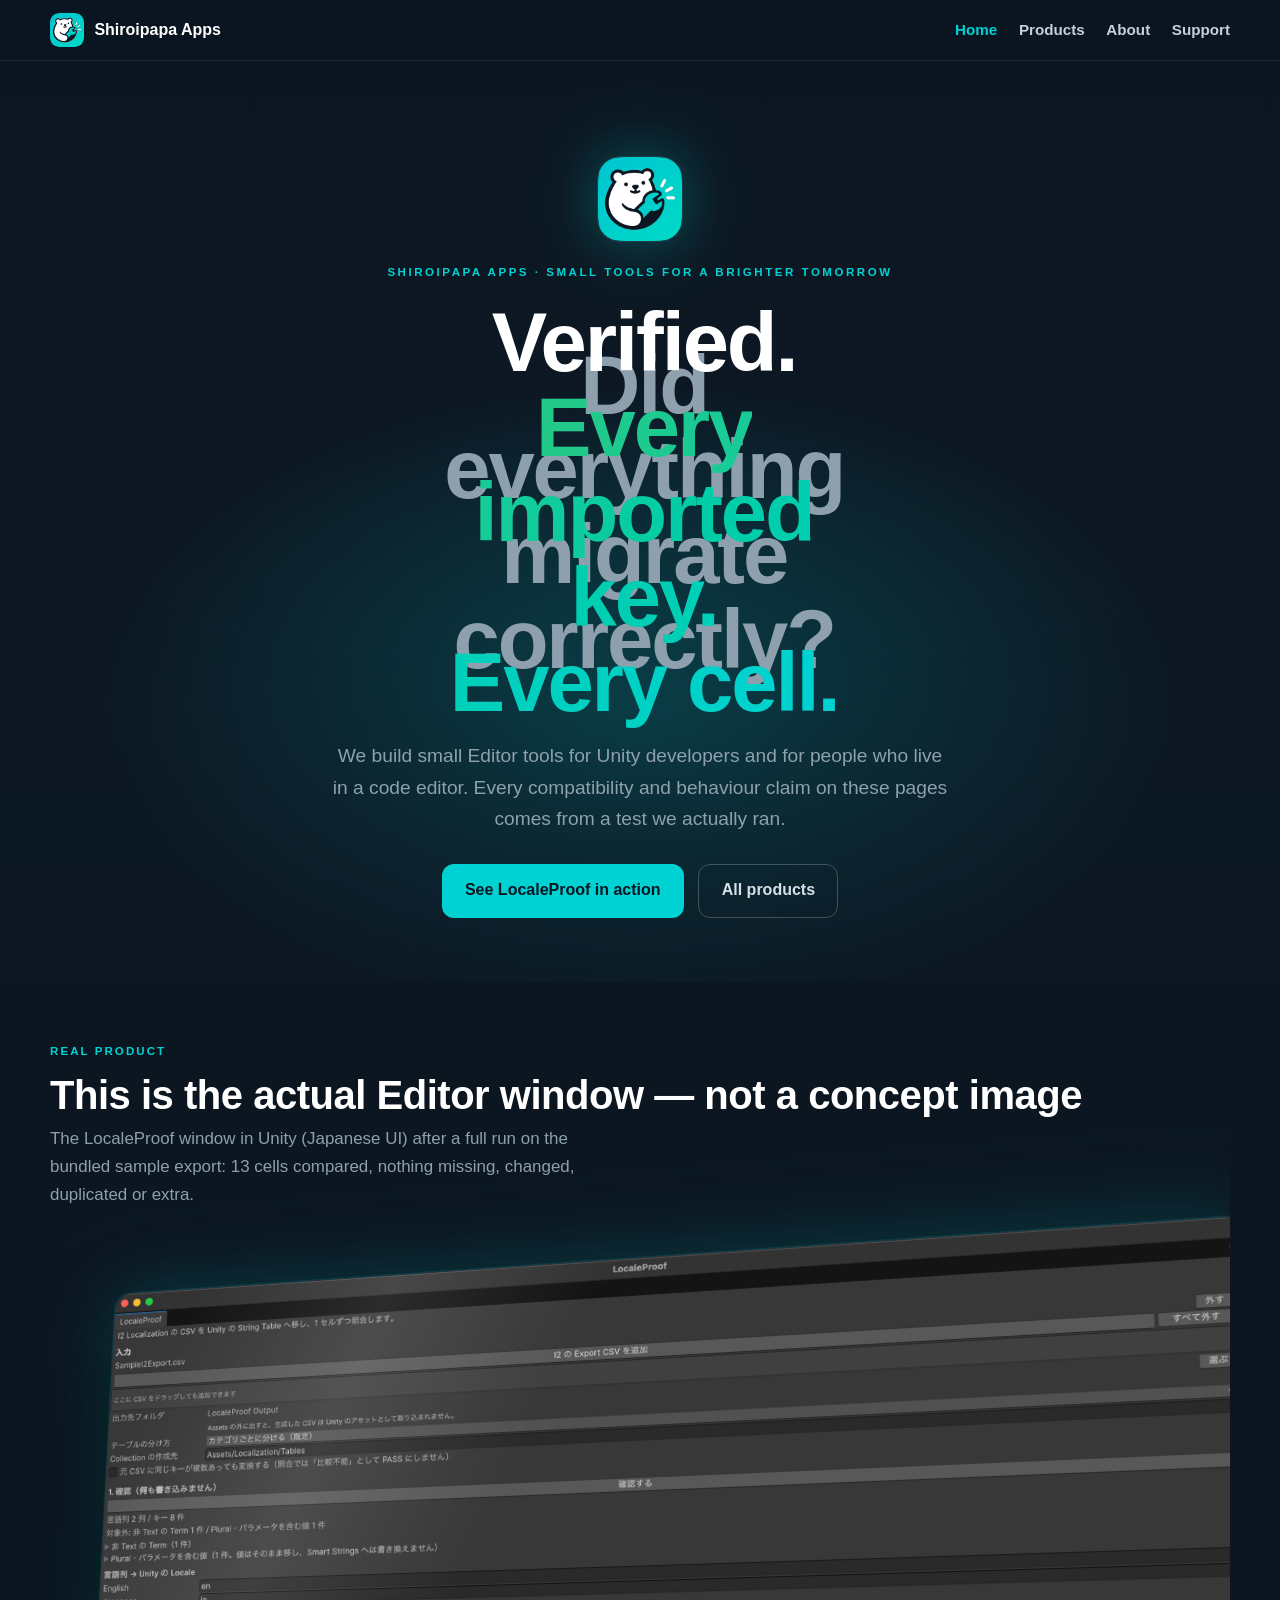
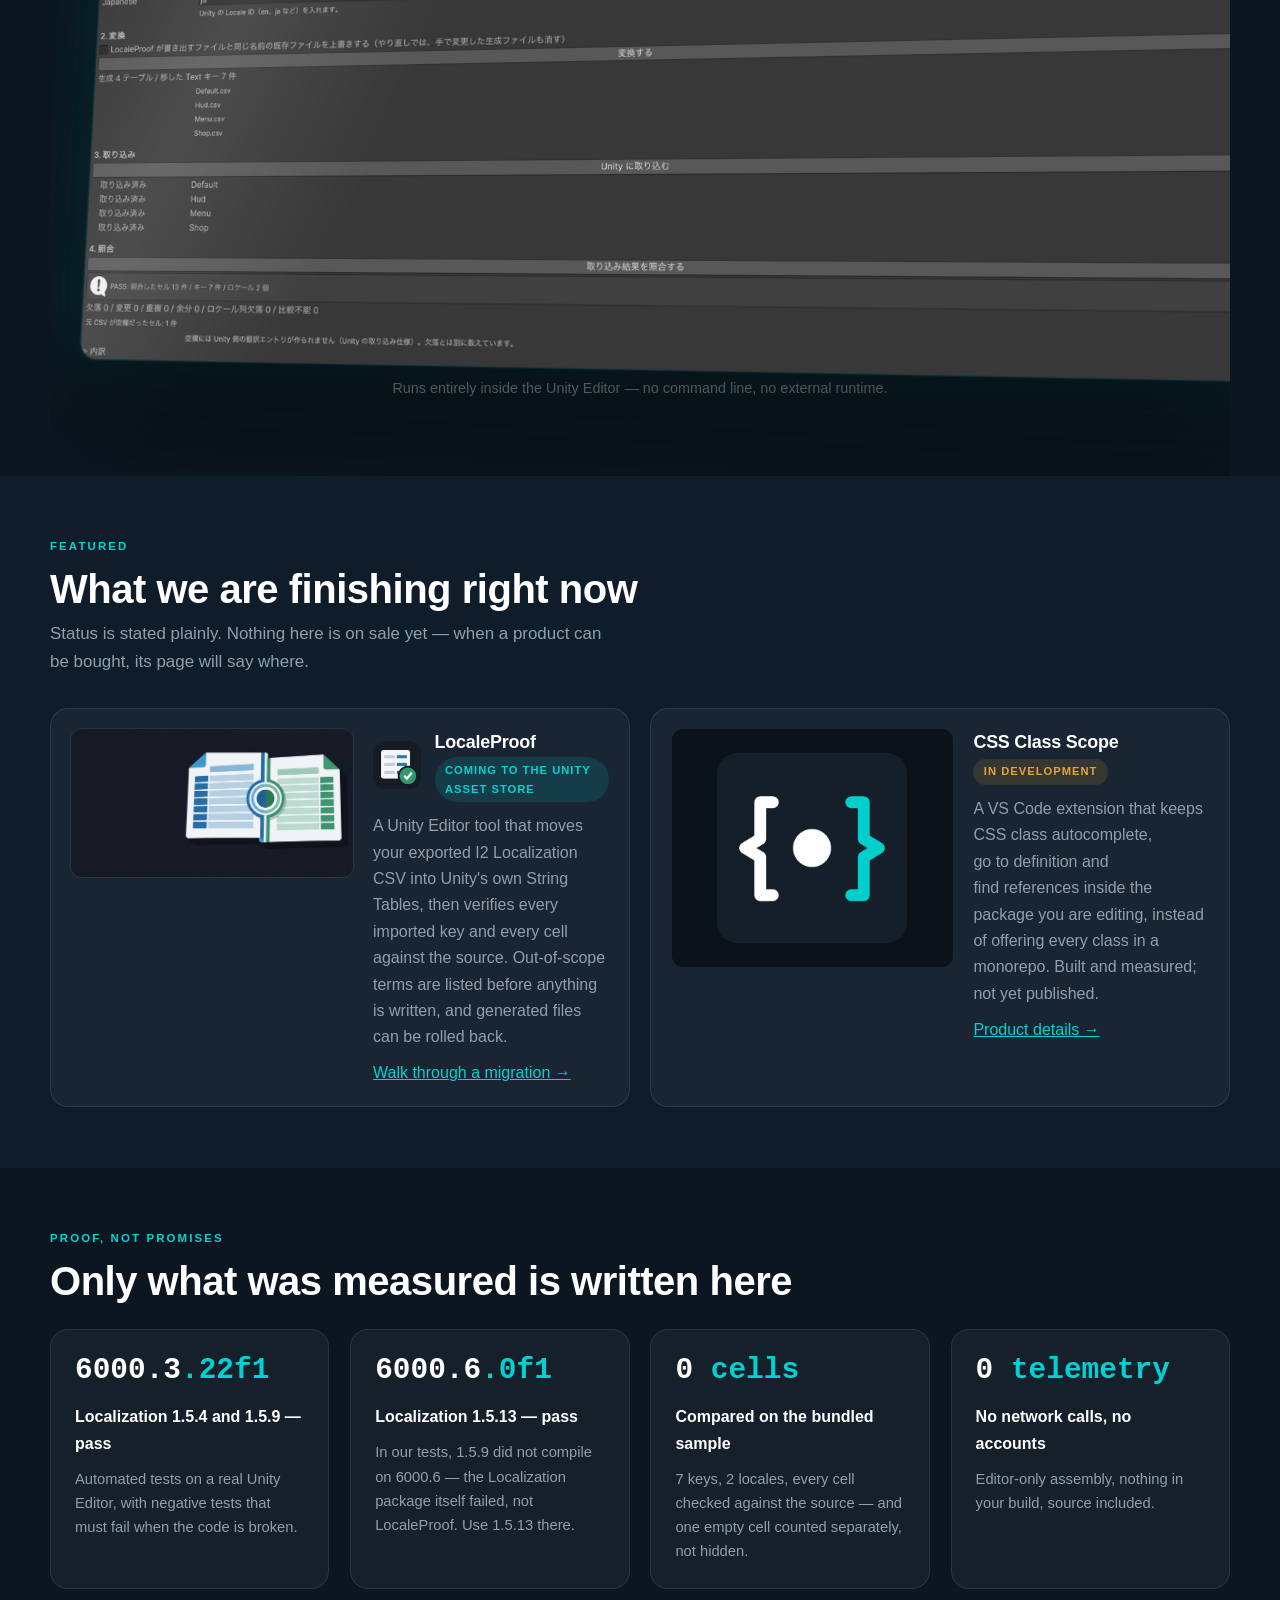
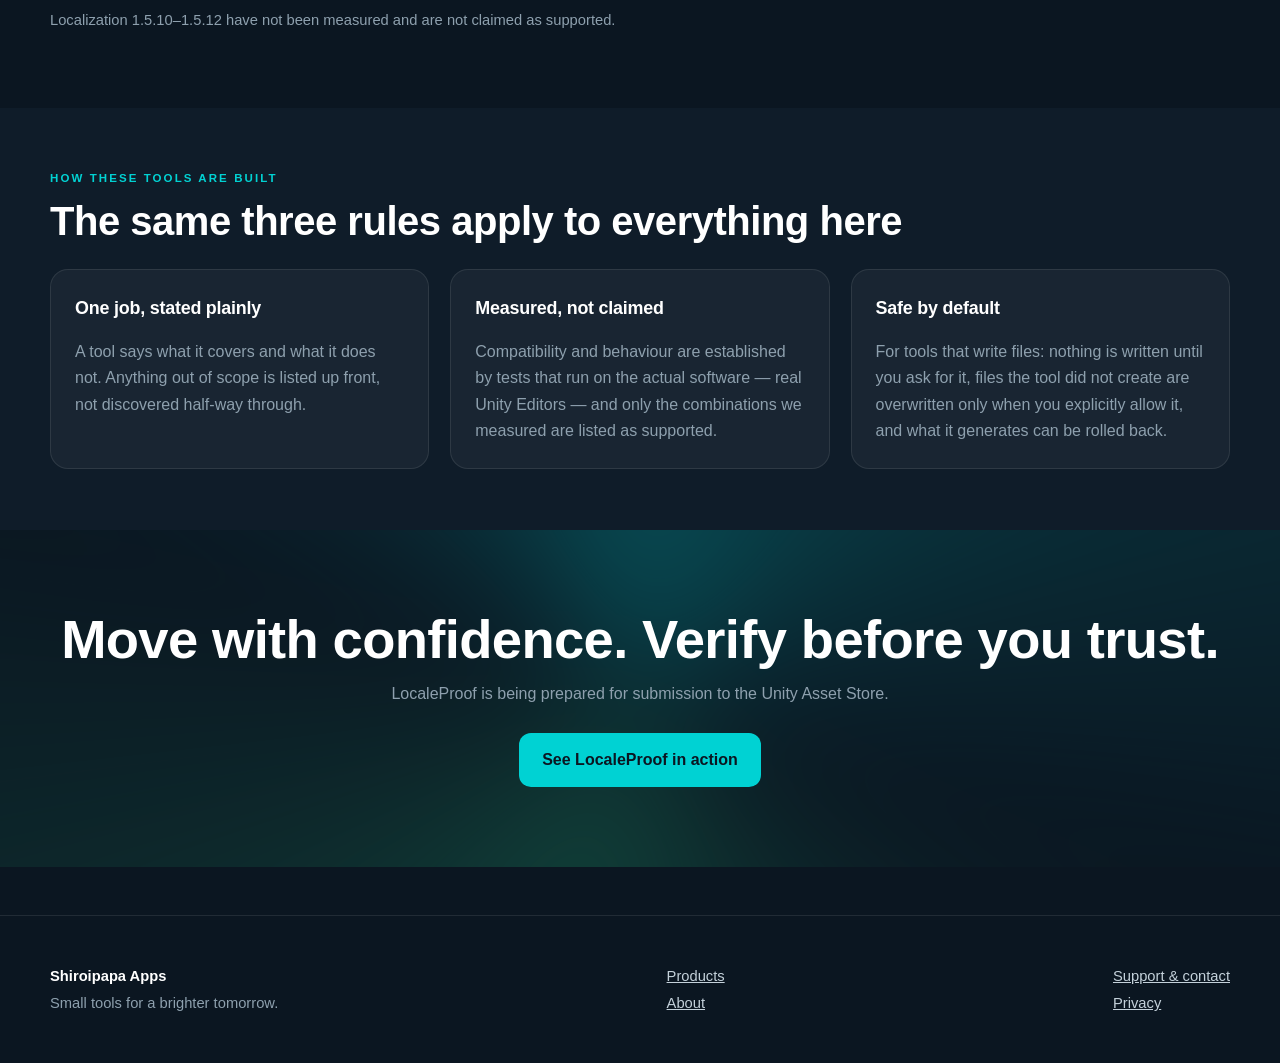
==== commit 5118cfff: "Headline swap: skip the view transition when the page is hidden and handle its aborted promises" ====
--- a/index.html
+++ b/index.html
@@ -153,7 +153,12 @@
   var kinetic = document.getElementById('kinetic');
   function verdict() {
     var go = function () { kinetic.setAttribute('data-state', 'v'); };
-    if (document.startViewTransition) document.startViewTransition(go); else go();
+    // 背景タブなど、表示されていない間は View Transition が InvalidStateError で中断される。
+    // そのときは切り替えだけ行い、中断の Promise は握りつぶす（コンソールに未処理エラーを出さない）。
+    if (!document.startViewTransition || document.hidden) { go(); return; }
+    var vt = document.startViewTransition(go);
+    var quiet = function () {};
+    vt.ready.catch(quiet); vt.finished.catch(quiet); if (vt.updateCallbackDone) vt.updateCallbackDone.catch(quiet);
   }
   if (reduced) { kinetic.setAttribute('data-state', 'v'); }
   else {
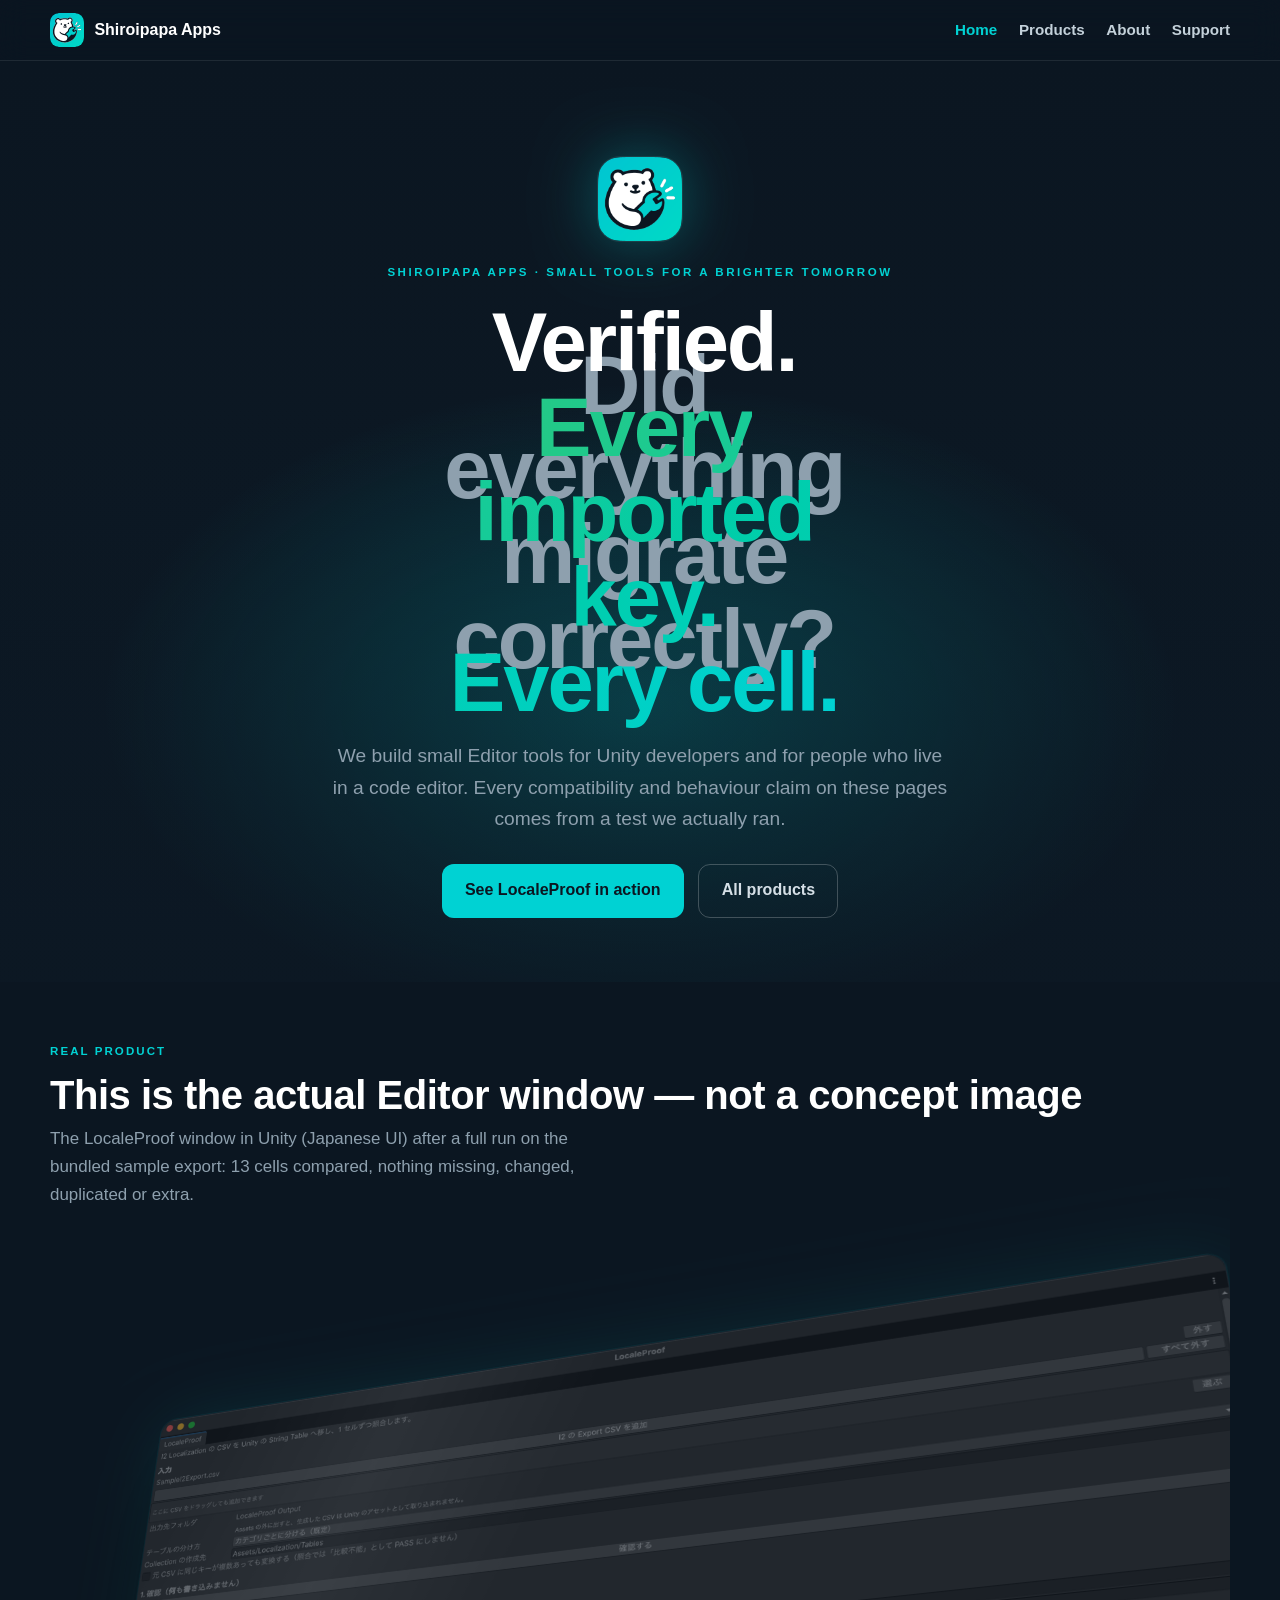
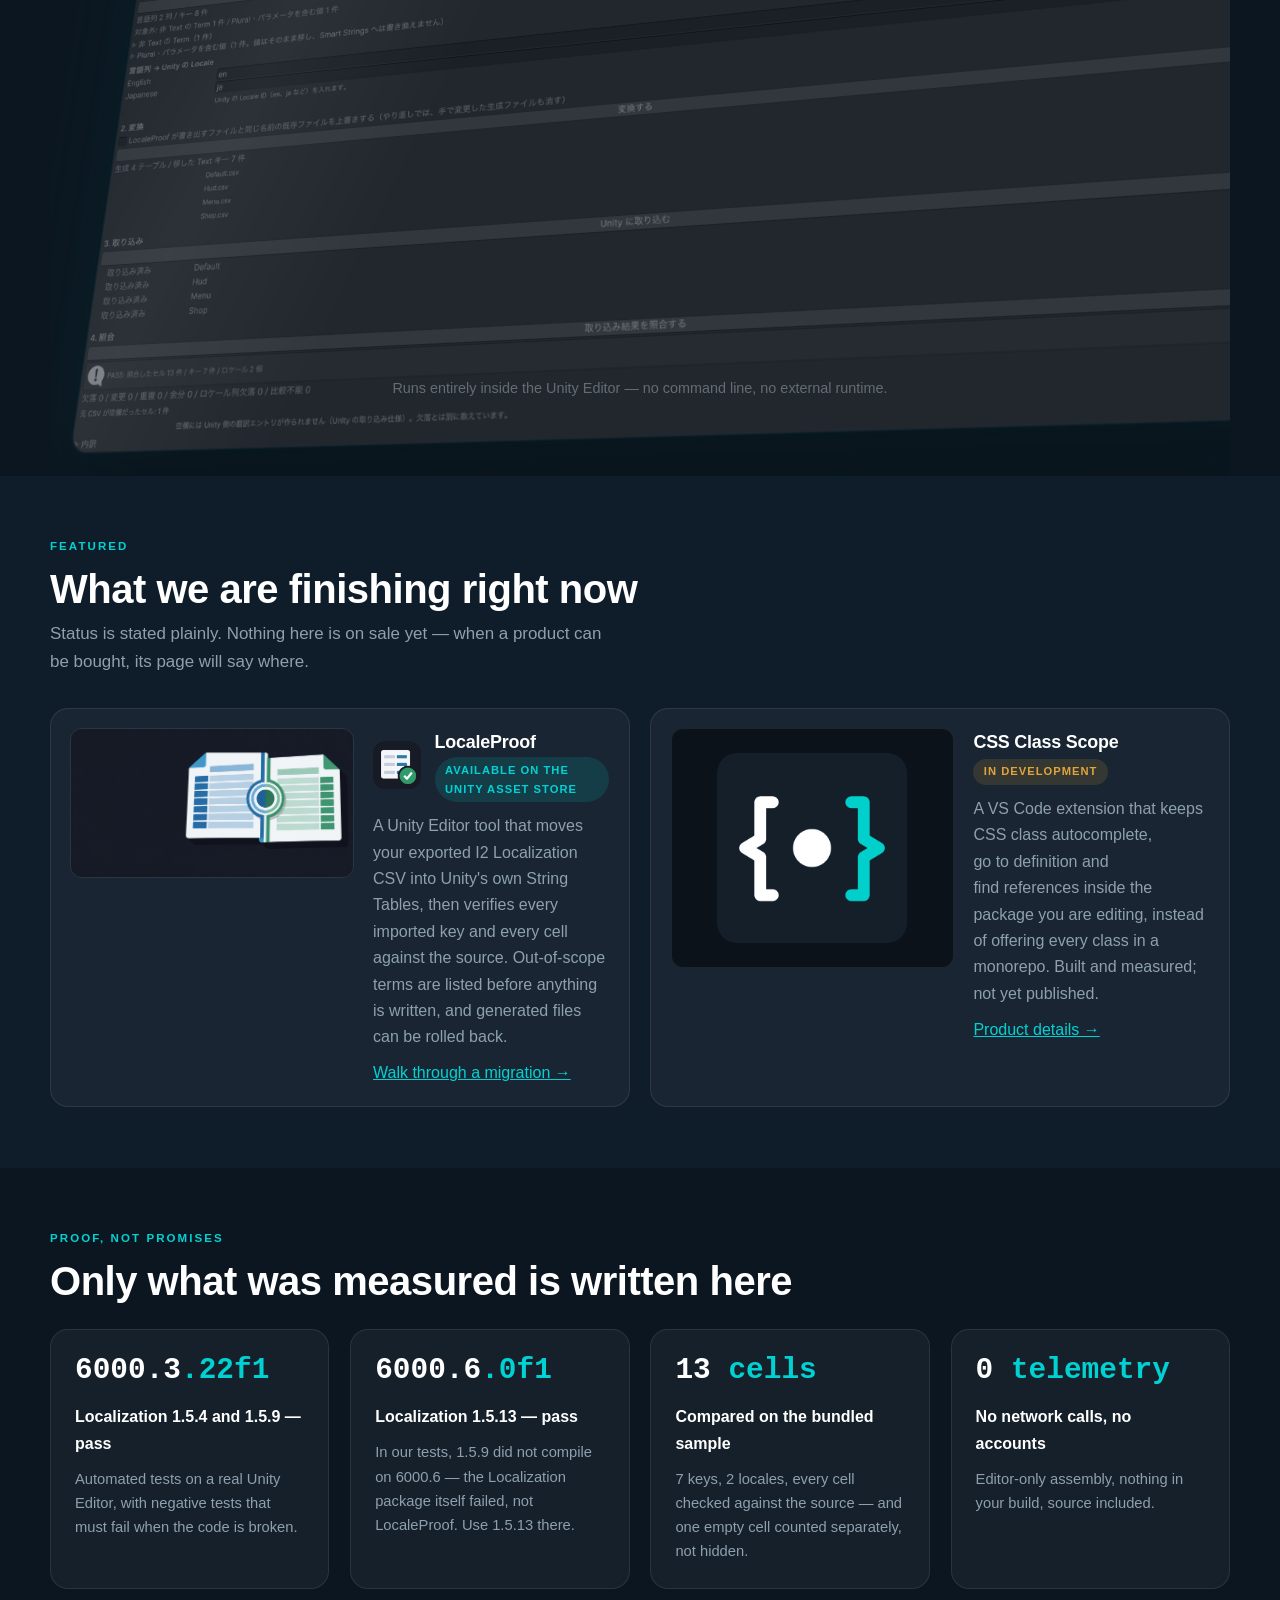
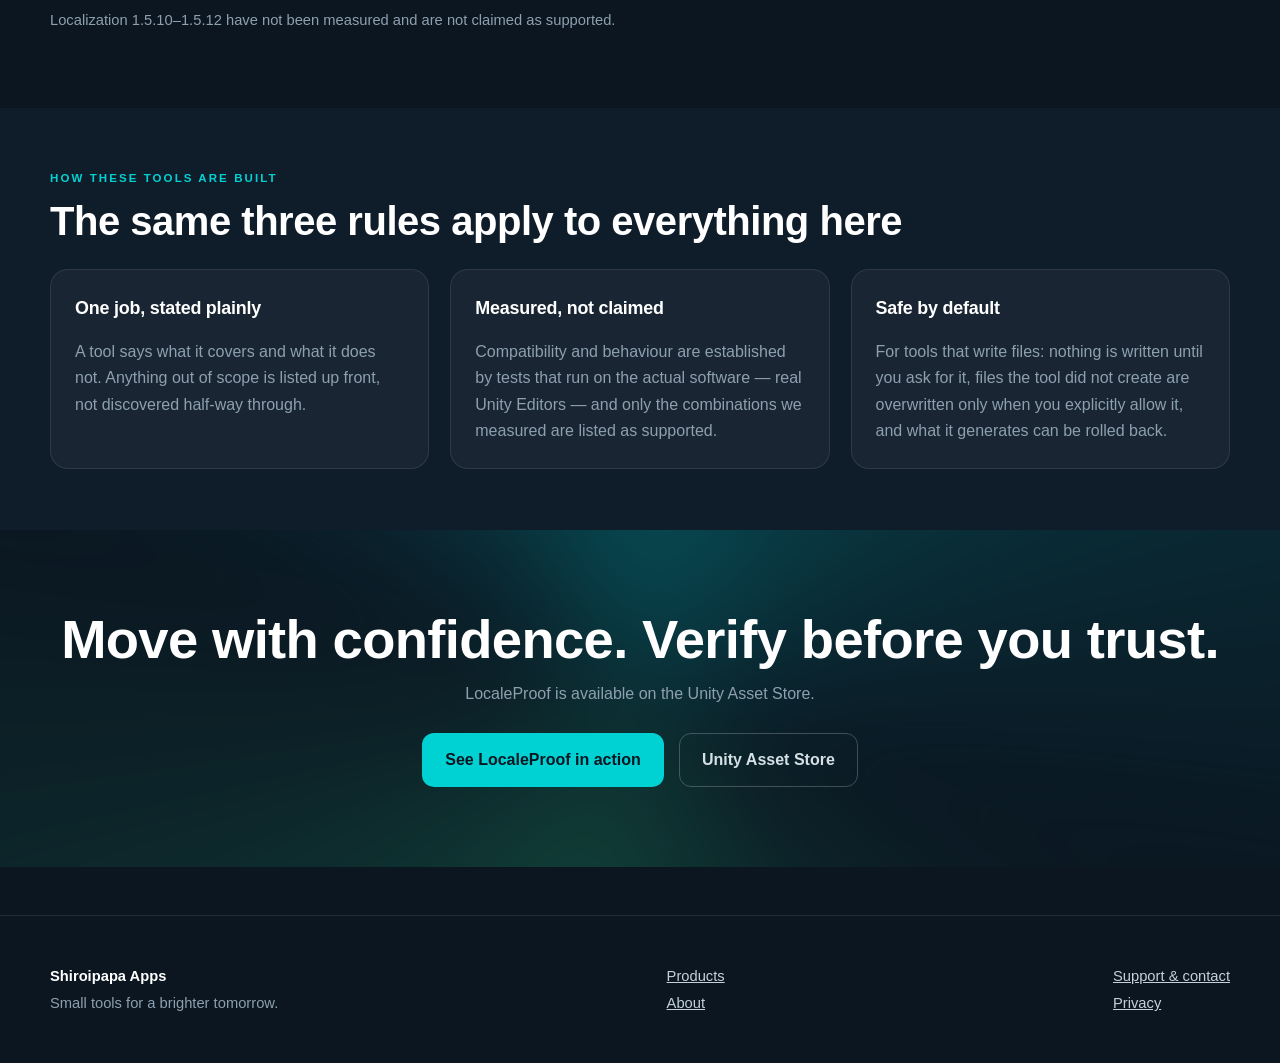
==== commit bcc00a97: "LocaleProof is now on the Unity Asset Store: update status wording and add the store link Co-Authore" ====
--- a/index.html
+++ b/index.html
@@ -86,7 +86,7 @@
         <div>
           <div class="card-head">
             <img src="/assets/img/localeproof/icon.png" alt="LocaleProof icon">
-            <div><h3 style="margin:0">LocaleProof</h3><span class="status status-soon">Coming to the Unity Asset Store</span></div>
+            <div><h3 style="margin:0">LocaleProof</h3><span class="status status-soon">Available on the Unity Asset Store</span></div>
           </div>
           <p style="margin-top:.7rem">A Unity Editor tool that moves your exported I2&nbsp;Localization CSV into Unity's own
              String Tables, then verifies every imported key and every cell against the source. Out-of-scope terms
@@ -139,8 +139,8 @@
 <div class="aurora">
   <div class="wrap">
     <h2>Move with confidence. Verify before you trust.</h2>
-    <p>LocaleProof is being prepared for submission to the Unity Asset Store.</p>
-    <div class="actions" style="justify-content:center"><a class="btn" href="/products/localeproof/">See LocaleProof in action</a></div>
+    <p>LocaleProof is available on the Unity Asset Store.</p>
+    <div class="actions" style="justify-content:center"><a class="btn" href="/products/localeproof/">See LocaleProof in action</a> <a class="btn btn-ghost" href="https://assetstore.unity.com/packages/tools/localization/localeproof-localization-csv-migration-with-full-cell-verificati-408230">Unity Asset Store</a></div>
   </div>
 </div>
 
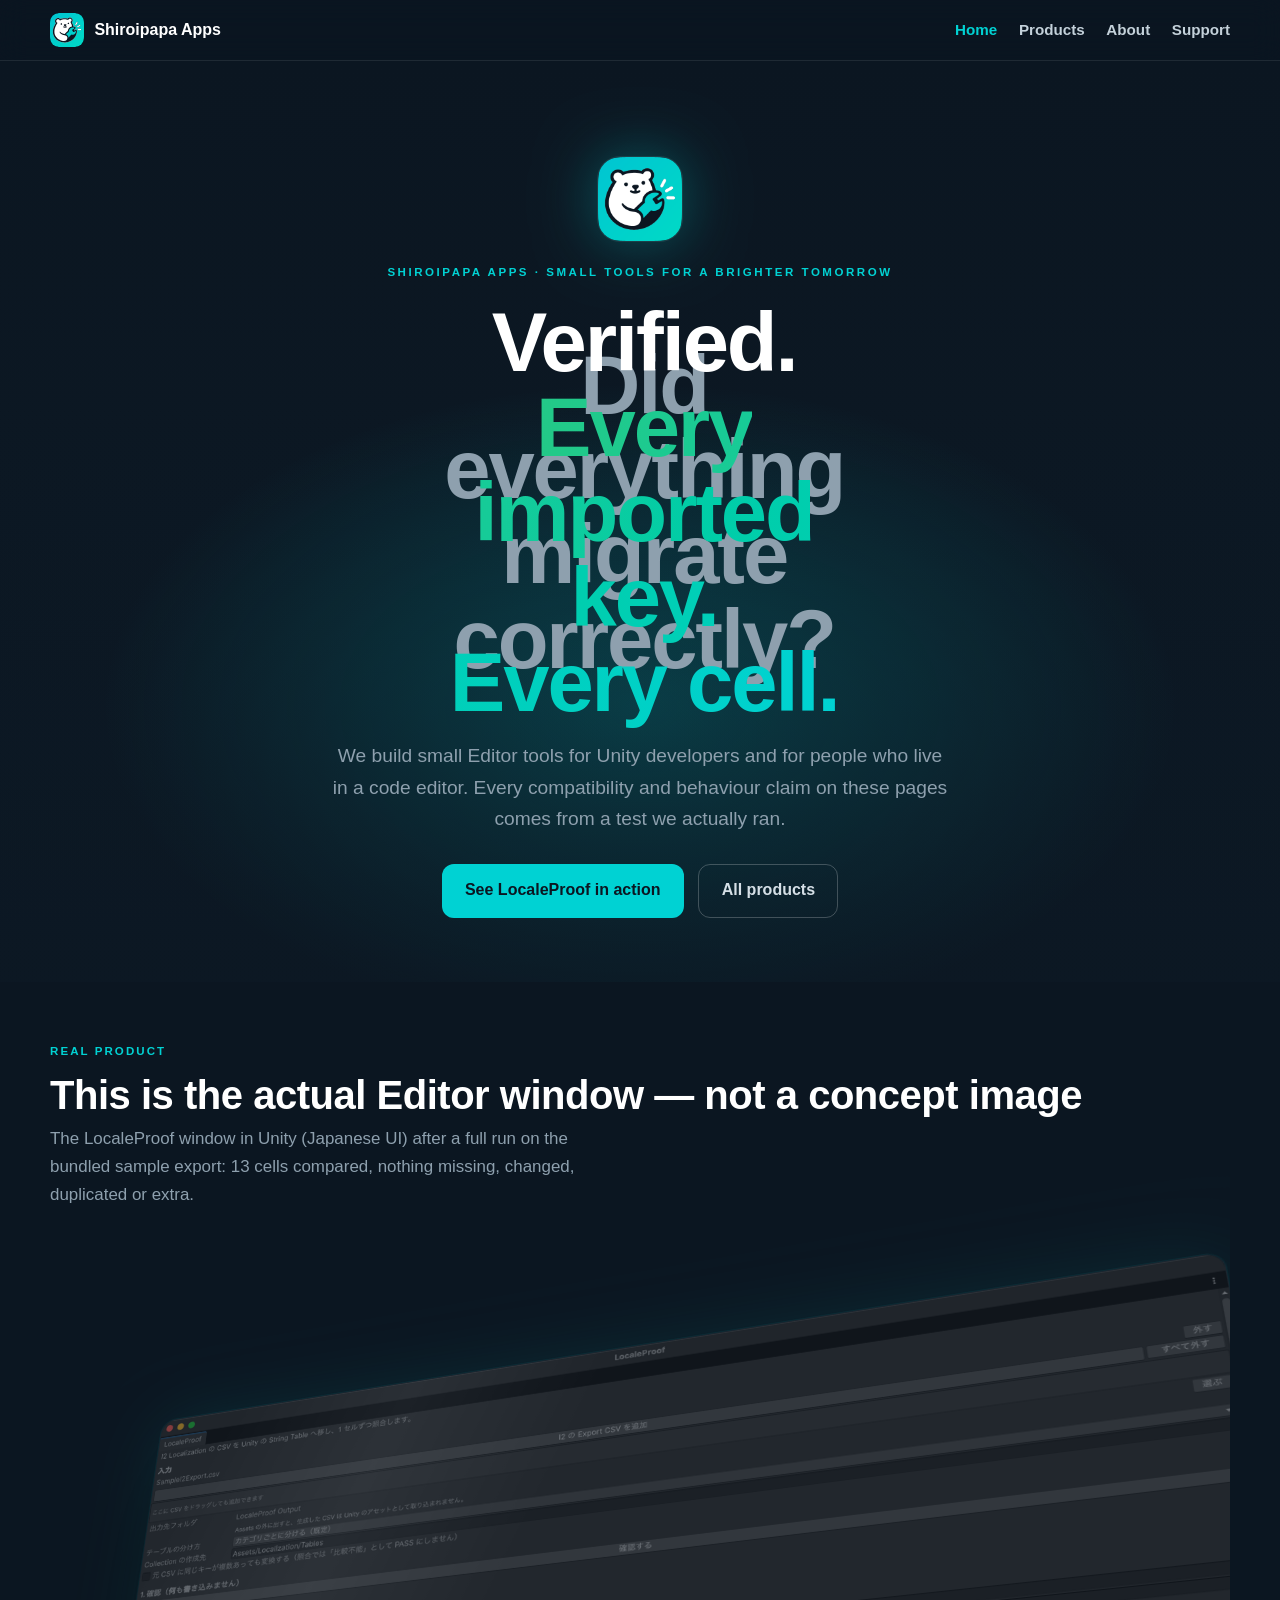
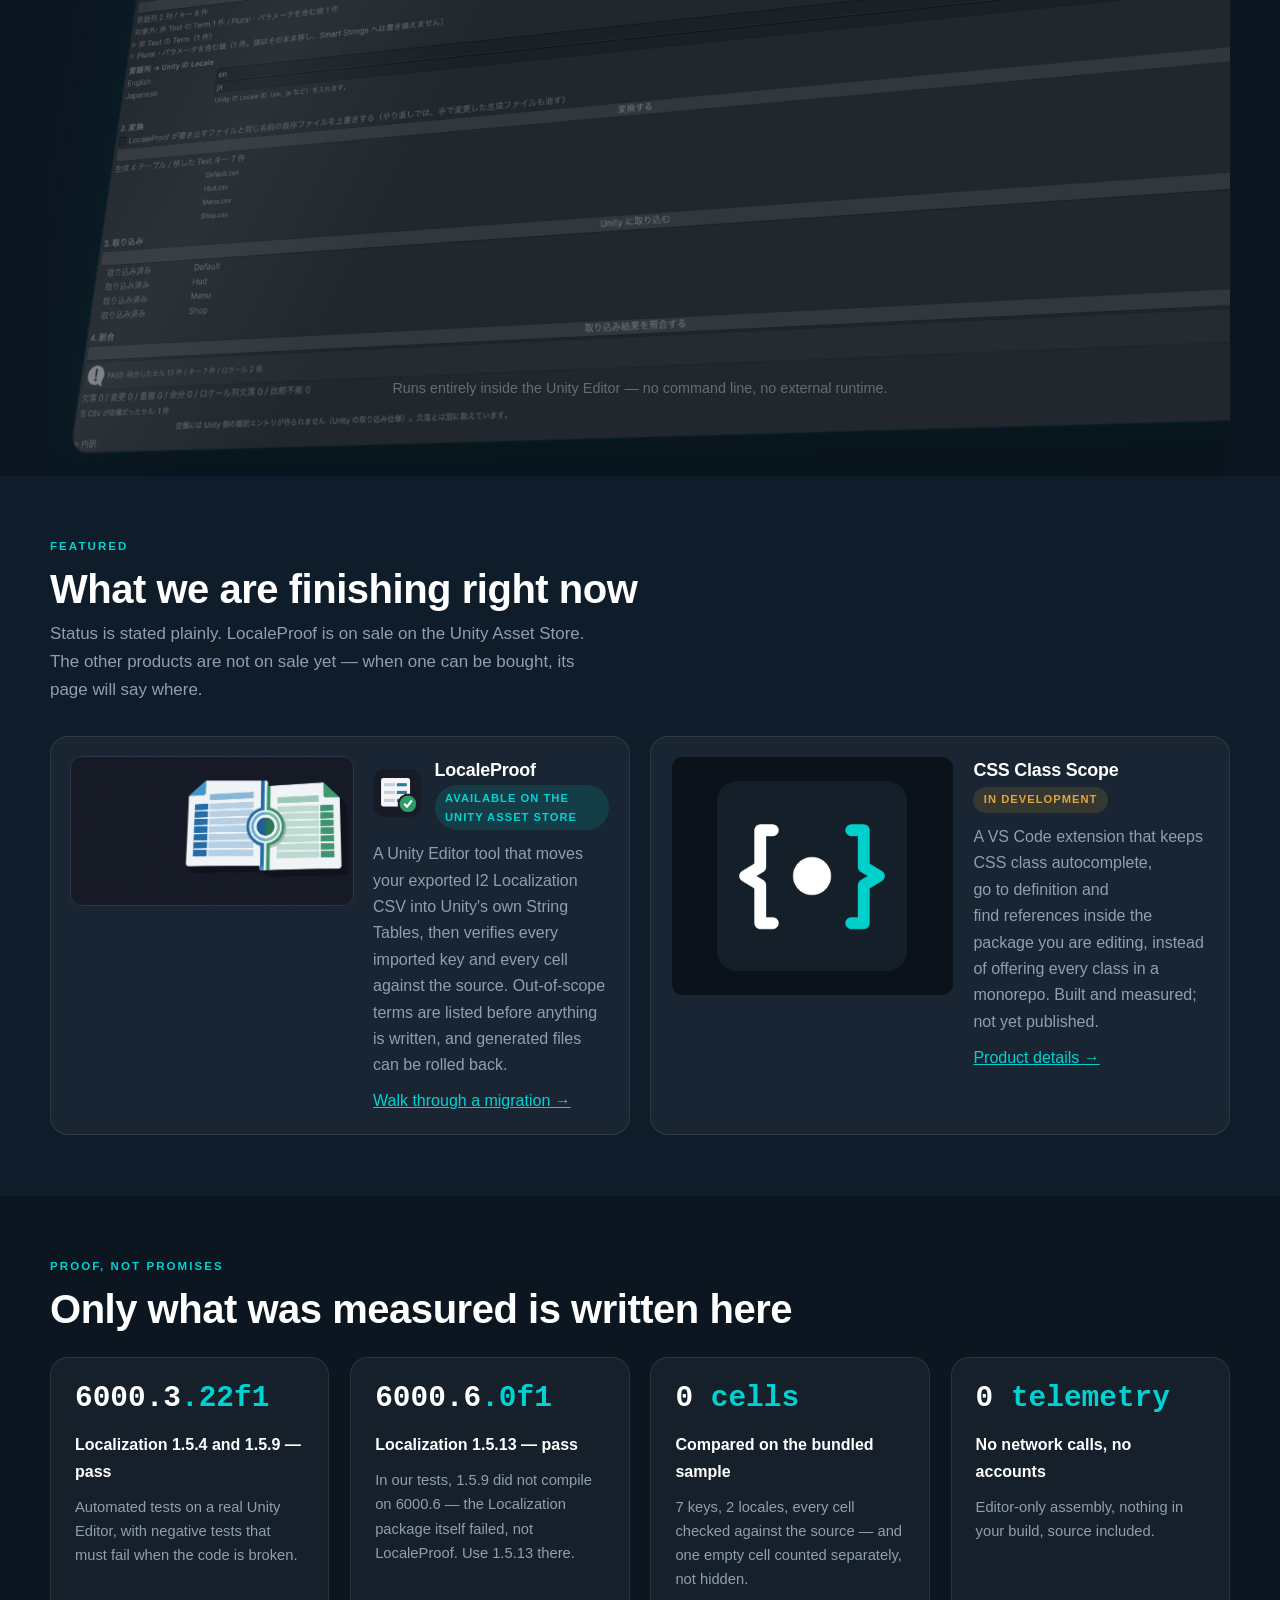
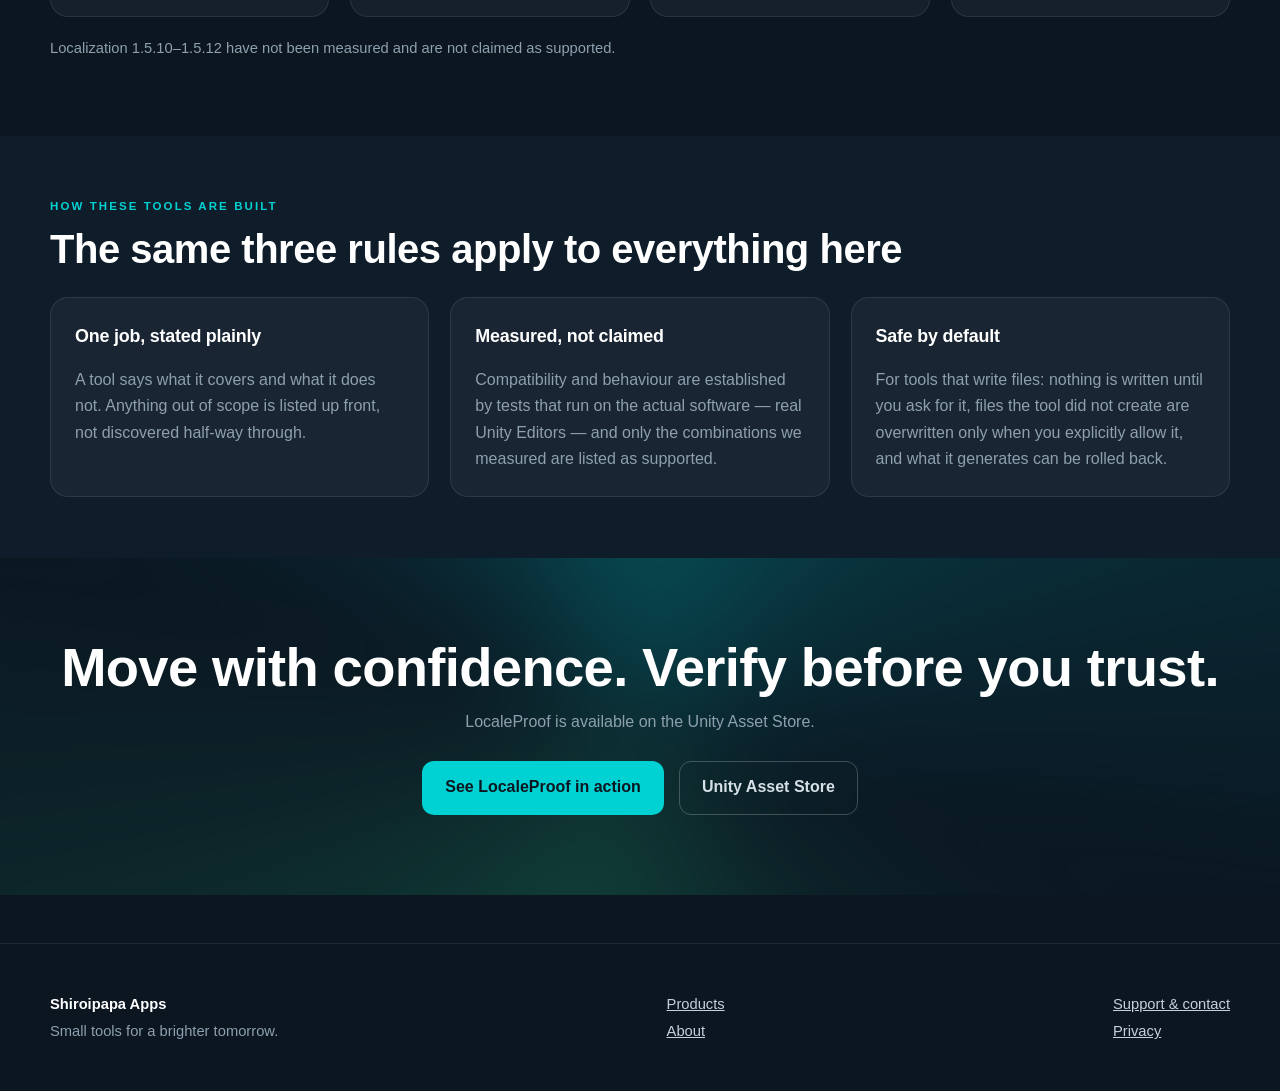
==== commit 993caa96: "Remove the leftover 'nothing is on sale yet' wording now that LocaleProof is on sale Co-Authored-By:" ====
--- a/index.html
+++ b/index.html
@@ -78,7 +78,7 @@
   <div class="wrap">
     <p class="eyebrow">Featured</p>
     <h2>What we are finishing right now</h2>
-    <p class="lede">Status is stated plainly. Nothing here is on sale yet — when a product can be bought,
+    <p class="lede">Status is stated plainly. LocaleProof is on sale on the Unity Asset Store. The other products are not on sale yet — when one can be bought,
        its page will say where.</p>
     <div class="grid">
       <article class="card card-product spot">
